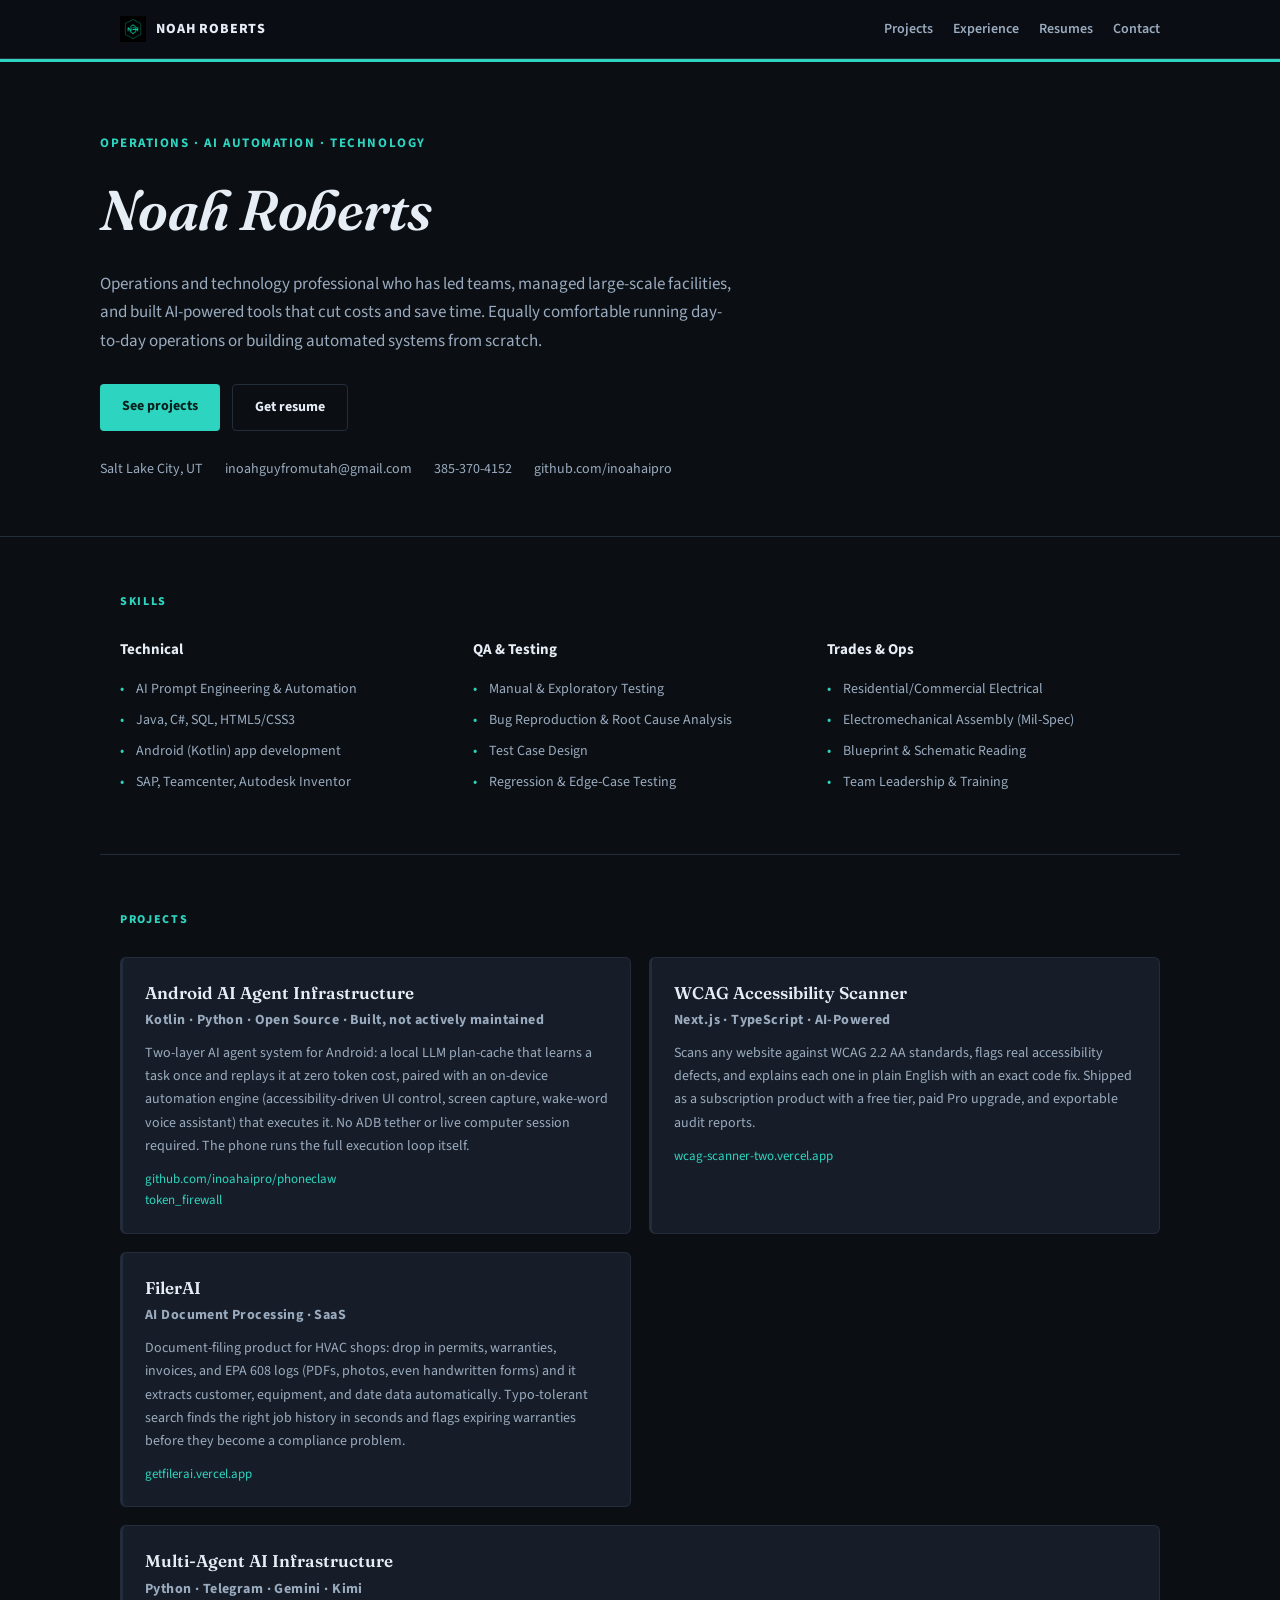
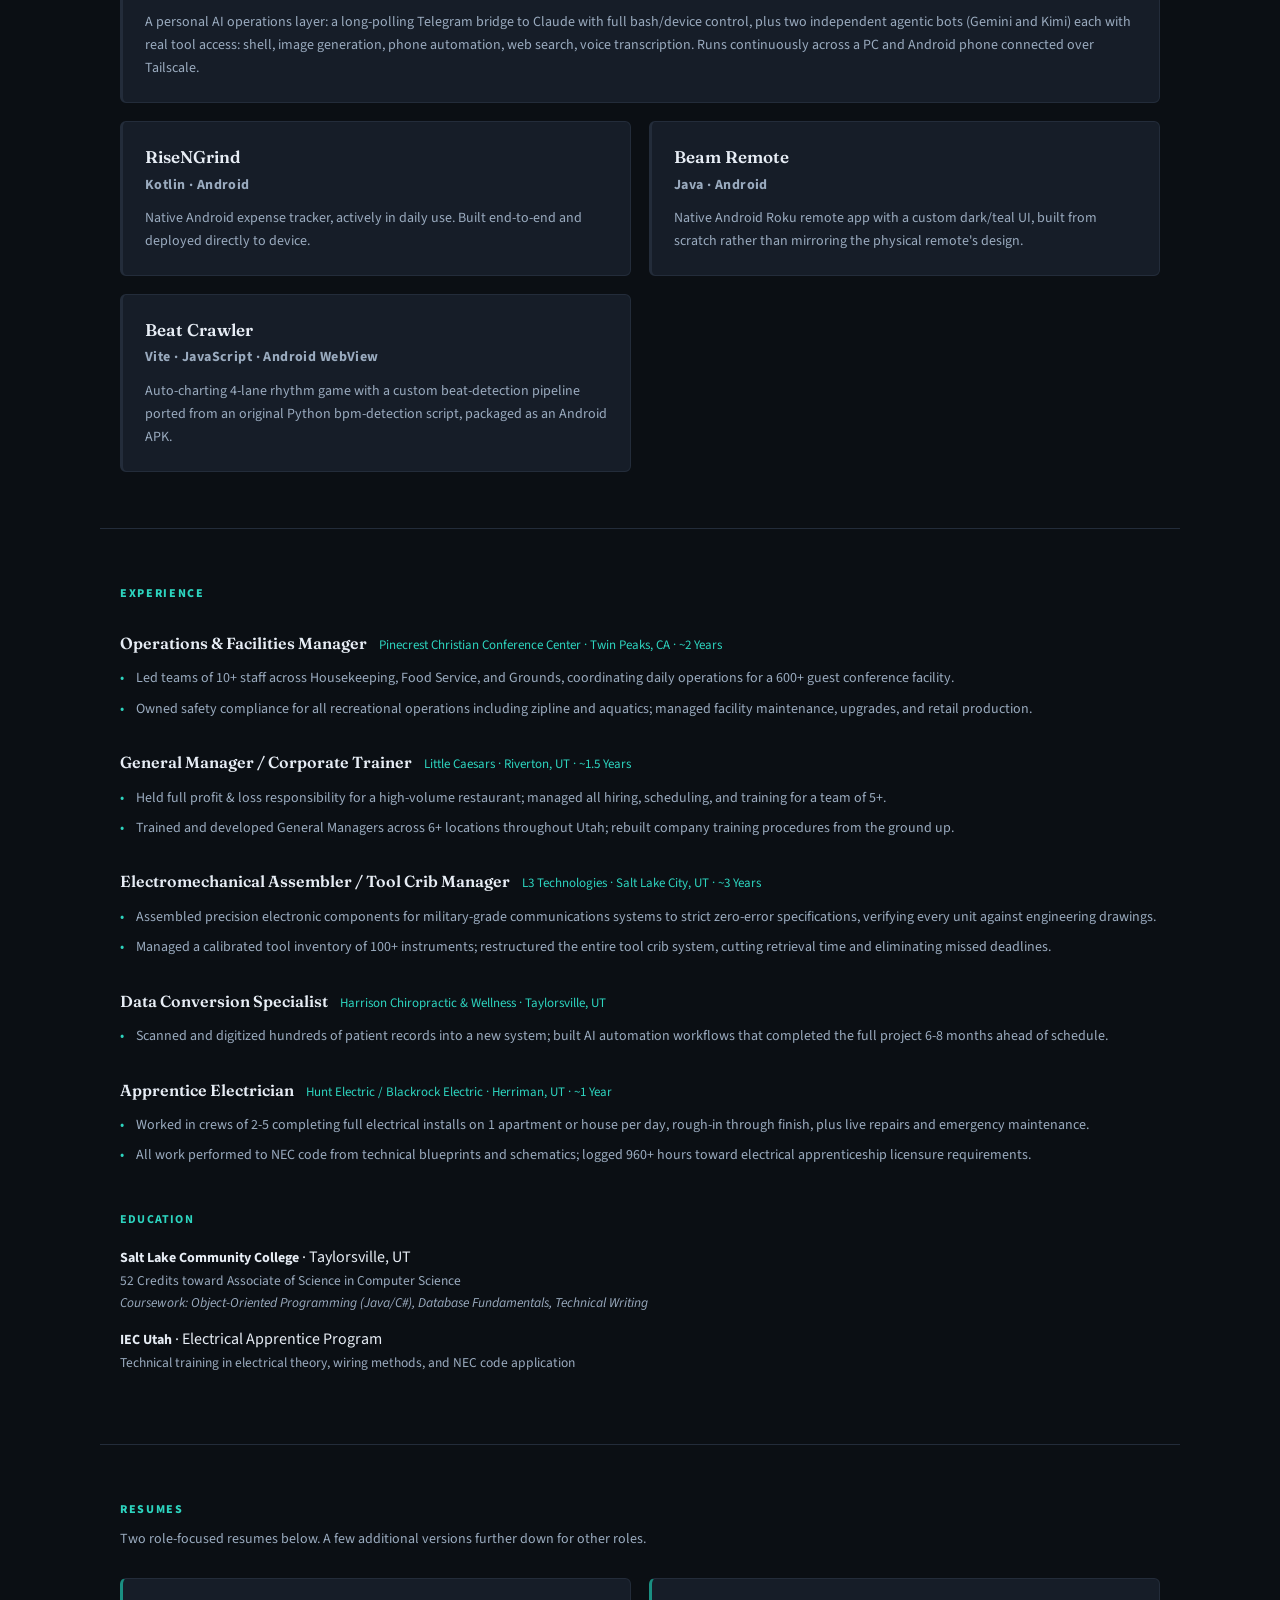
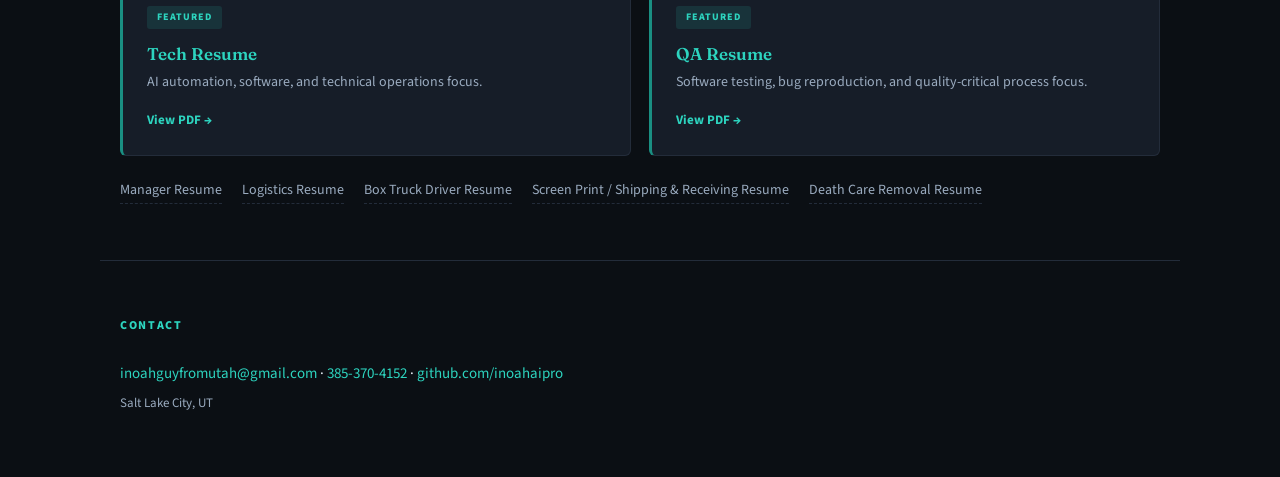
==== index.html @ 5b0e5a9f "Add hex logo mark to nav and favicon" ====
<!DOCTYPE html>
<html lang="en">
<head>
<meta charset="UTF-8">
<meta name="viewport" content="width=device-width, initial-scale=1">
<title>Noah Roberts | Operations, AI Automation &amp; Technology</title>
<meta name="description" content="Noah Roberts. Operations & technology professional. AI automation, Android engineering, QA.">
<link rel="preconnect" href="https://fonts.googleapis.com">
<link rel="preconnect" href="https://fonts.gstatic.com" crossorigin>
<link href="https://fonts.googleapis.com/css2?family=Fraunces:ital,wght@0,500;0,600;0,700;1,500&family=Source+Sans+3:wght@400;600;700&display=swap" rel="stylesheet">
<link rel="icon" type="image/png" sizes="32x32" href="favicon-32.png">
<link rel="icon" type="image/png" sizes="16x16" href="favicon-16.png">
<link rel="apple-touch-icon" href="apple-touch-icon.png">
<link rel="stylesheet" href="style.css">
</head>
<body>

<header class="nav">
  <div class="nav-inner">
    <span class="brand"><img src="assets/logo.png" alt="" class="brand-mark">NOAH ROBERTS</span>
    <nav>
      <a href="#projects">Projects</a>
      <a href="#experience">Experience</a>
      <a href="#resumes">Resumes</a>
      <a href="#contact">Contact</a>
    </nav>
  </div>
</header>

<section class="hero">
  <div class="hero-inner">
    <p class="eyebrow">Operations &middot; AI Automation &middot; Technology</p>
    <h1>Noah Roberts</h1>
    <p class="hero-summary">
      Operations and technology professional who has led teams, managed large-scale facilities,
      and built AI-powered tools that cut costs and save time. Equally comfortable running
      day-to-day operations or building automated systems from scratch.
    </p>
    <div class="hero-actions">
      <a class="btn btn-primary" href="#projects">See projects</a>
      <a class="btn btn-outline" href="#resumes">Get resume</a>
    </div>
    <ul class="hero-meta">
      <li>Salt Lake City, UT</li>
      <li><a href="mailto:inoahguyfromutah@gmail.com">inoahguyfromutah@gmail.com</a></li>
      <li><a href="tel:+13853704152">385-370-4152</a></li>
      <li><a href="https://github.com/inoahaipro" target="_blank" rel="noopener">github.com/inoahaipro</a></li>
    </ul>
  </div>
</section>

<section class="section" id="skills">
  <h2 class="section-title">Skills</h2>
  <div class="skills-grid">
    <div class="skill-group">
      <h3>Technical</h3>
      <ul>
        <li>AI Prompt Engineering &amp; Automation</li>
        <li>Java, C#, SQL, HTML5/CSS3</li>
        <li>Android (Kotlin) app development</li>
        <li>SAP, Teamcenter, Autodesk Inventor</li>
      </ul>
    </div>
    <div class="skill-group">
      <h3>QA &amp; Testing</h3>
      <ul>
        <li>Manual &amp; Exploratory Testing</li>
        <li>Bug Reproduction &amp; Root Cause Analysis</li>
        <li>Test Case Design</li>
        <li>Regression &amp; Edge-Case Testing</li>
      </ul>
    </div>
    <div class="skill-group">
      <h3>Trades &amp; Ops</h3>
      <ul>
        <li>Residential/Commercial Electrical</li>
        <li>Electromechanical Assembly (Mil-Spec)</li>
        <li>Blueprint &amp; Schematic Reading</li>
        <li>Team Leadership &amp; Training</li>
      </ul>
    </div>
  </div>
</section>

<section class="section" id="projects">
  <h2 class="section-title">Projects</h2>
  <div class="project-grid">

    <article class="card">
      <h3>Android AI Agent Infrastructure</h3>
      <p class="card-tags">Kotlin &middot; Python &middot; Open Source &middot; Built, not actively maintained</p>
      <p>Two-layer AI agent system for Android: a local LLM plan-cache that learns a task once and
        replays it at zero token cost, paired with an on-device automation engine (accessibility-driven
        UI control, screen capture, wake-word voice assistant) that executes it. No ADB tether or live
        computer session required. The phone runs the full execution loop itself.</p>
      <div class="card-links">
        <a href="https://github.com/inoahaipro/phoneclaw" target="_blank" rel="noopener">github.com/inoahaipro/phoneclaw</a>
        <a href="https://github.com/inoahaipro/token_firewall" target="_blank" rel="noopener">token_firewall</a>
      </div>
    </article>

    <article class="card">
      <h3>WCAG Accessibility Scanner</h3>
      <p class="card-tags">Next.js &middot; TypeScript &middot; AI-Powered</p>
      <p>Scans any website against WCAG 2.2 AA standards, flags real accessibility defects, and
        explains each one in plain English with an exact code fix. Shipped as a subscription product
        with a free tier, paid Pro upgrade, and exportable audit reports.</p>
      <div class="card-links">
        <a href="https://wcag-scanner-two.vercel.app" target="_blank" rel="noopener">wcag-scanner-two.vercel.app</a>
      </div>
    </article>

    <article class="card">
      <h3>FilerAI</h3>
      <p class="card-tags">AI Document Processing &middot; SaaS</p>
      <p>Document-filing product for HVAC shops: drop in permits, warranties, invoices, and EPA 608
        logs (PDFs, photos, even handwritten forms) and it extracts customer, equipment, and date data
        automatically. Typo-tolerant search finds the right job history in seconds and flags expiring
        warranties before they become a compliance problem.</p>
      <div class="card-links">
        <a href="https://getfilerai.vercel.app" target="_blank" rel="noopener">getfilerai.vercel.app</a>
      </div>
    </article>

    <article class="card wide">
      <h3>Multi-Agent AI Infrastructure</h3>
      <p class="card-tags">Python &middot; Telegram &middot; Gemini &middot; Kimi</p>
      <p>A personal AI operations layer: a long-polling Telegram bridge to Claude with full
        bash/device control, plus two independent agentic bots (Gemini and Kimi) each with real tool
        access: shell, image generation, phone automation, web search, voice transcription. Runs
        continuously across a PC and Android phone connected over Tailscale.</p>
    </article>

    <article class="card">
      <h3>RiseNGrind</h3>
      <p class="card-tags">Kotlin &middot; Android</p>
      <p>Native Android expense tracker, actively in daily use. Built end-to-end and deployed
        directly to device.</p>
    </article>

    <article class="card">
      <h3>Beam Remote</h3>
      <p class="card-tags">Java &middot; Android</p>
      <p>Native Android Roku remote app with a custom dark/teal UI, built from scratch rather than
        mirroring the physical remote's design.</p>
    </article>

    <article class="card">
      <h3>Beat Crawler</h3>
      <p class="card-tags">Vite &middot; JavaScript &middot; Android WebView</p>
      <p>Auto-charting 4-lane rhythm game with a custom beat-detection pipeline ported from an
        original Python bpm-detection script, packaged as an Android APK.</p>
    </article>

  </div>
</section>

<section class="section" id="experience">
  <h2 class="section-title">Experience</h2>
  <div class="timeline">

    <div class="job">
      <div class="job-head">
        <h3>Operations &amp; Facilities Manager</h3>
        <span class="job-meta">Pinecrest Christian Conference Center &middot; Twin Peaks, CA &middot; ~2 Years</span>
      </div>
      <ul>
        <li>Led teams of 10+ staff across Housekeeping, Food Service, and Grounds, coordinating daily operations for a 600+ guest conference facility.</li>
        <li>Owned safety compliance for all recreational operations including zipline and aquatics; managed facility maintenance, upgrades, and retail production.</li>
      </ul>
    </div>

    <div class="job">
      <div class="job-head">
        <h3>General Manager / Corporate Trainer</h3>
        <span class="job-meta">Little Caesars &middot; Riverton, UT &middot; ~1.5 Years</span>
      </div>
      <ul>
        <li>Held full profit &amp; loss responsibility for a high-volume restaurant; managed all hiring, scheduling, and training for a team of 5+.</li>
        <li>Trained and developed General Managers across 6+ locations throughout Utah; rebuilt company training procedures from the ground up.</li>
      </ul>
    </div>

    <div class="job">
      <div class="job-head">
        <h3>Electromechanical Assembler / Tool Crib Manager</h3>
        <span class="job-meta">L3 Technologies &middot; Salt Lake City, UT &middot; ~3 Years</span>
      </div>
      <ul>
        <li>Assembled precision electronic components for military-grade communications systems to strict zero-error specifications, verifying every unit against engineering drawings.</li>
        <li>Managed a calibrated tool inventory of 100+ instruments; restructured the entire tool crib system, cutting retrieval time and eliminating missed deadlines.</li>
      </ul>
    </div>

    <div class="job">
      <div class="job-head">
        <h3>Data Conversion Specialist</h3>
        <span class="job-meta">Harrison Chiropractic &amp; Wellness &middot; Taylorsville, UT</span>
      </div>
      <ul>
        <li>Scanned and digitized hundreds of patient records into a new system; built AI automation workflows that completed the full project 6-8 months ahead of schedule.</li>
      </ul>
    </div>

    <div class="job">
      <div class="job-head">
        <h3>Apprentice Electrician</h3>
        <span class="job-meta">Hunt Electric / Blackrock Electric &middot; Herriman, UT &middot; ~1 Year</span>
      </div>
      <ul>
        <li>Worked in crews of 2-5 completing full electrical installs on 1 apartment or house per day, rough-in through finish, plus live repairs and emergency maintenance.</li>
        <li>All work performed to NEC code from technical blueprints and schematics; logged 960+ hours toward electrical apprenticeship licensure requirements.</li>
      </ul>
    </div>

  </div>

  <div class="education">
    <h3>Education</h3>
    <div class="edu-item">
      <strong>Salt Lake Community College</strong> &middot; Taylorsville, UT
      <p>52 Credits toward Associate of Science in Computer Science</p>
      <p class="edu-detail">Coursework: Object-Oriented Programming (Java/C#), Database Fundamentals, Technical Writing</p>
    </div>
    <div class="edu-item">
      <strong>IEC Utah</strong> &middot; Electrical Apprentice Program
      <p>Technical training in electrical theory, wiring methods, and NEC code application</p>
    </div>
  </div>
</section>

<section class="section" id="resumes">
  <h2 class="section-title">Resumes</h2>
  <p class="section-sub">Two role-focused resumes below. A few additional versions further down for other roles.</p>

  <div class="resume-grid">
    <a class="resume-card featured" href="resumes/Noah_Roberts_Tech_Resume.pdf" target="_blank">
      <span class="resume-label">Featured</span>
      <h3>Tech Resume</h3>
      <p>AI automation, software, and technical operations focus.</p>
      <span class="resume-cta">View PDF &rarr;</span>
    </a>
    <a class="resume-card featured" href="resumes/Noah_Roberts_QA_Resume.pdf" target="_blank">
      <span class="resume-label">Featured</span>
      <h3>QA Resume</h3>
      <p>Software testing, bug reproduction, and quality-critical process focus.</p>
      <span class="resume-cta">View PDF &rarr;</span>
    </a>
  </div>

  <div class="resume-list">
    <a href="resumes/Noah_Roberts_Manager_Resume.pdf" target="_blank">Manager Resume</a>
    <a href="resumes/Noah_Roberts_Logistics_Resume.pdf" target="_blank">Logistics Resume</a>
    <a href="resumes/Noah_Roberts_BoxTruck_Resume.pdf" target="_blank">Box Truck Driver Resume</a>
    <a href="resumes/Noah_Roberts_ScreenPrint_ShippingReceiving_Resume.pdf" target="_blank">Screen Print / Shipping &amp; Receiving Resume</a>
    <a href="resumes/Noah_Roberts_DeathCareRemoval_Resume.pdf" target="_blank">Death Care Removal Resume</a>
  </div>
</section>

<footer class="section" id="contact">
  <h2 class="section-title">Contact</h2>
  <p class="contact-line">
    <a href="mailto:inoahguyfromutah@gmail.com">inoahguyfromutah@gmail.com</a>
    &middot;
    <a href="tel:+13853704152">385-370-4152</a>
    &middot;
    <a href="https://github.com/inoahaipro" target="_blank" rel="noopener">github.com/inoahaipro</a>
  </p>
  <p class="footer-note">Salt Lake City, UT</p>
</footer>

</body>
</html>
---- style.css ----
:root {
  --bg: #0b0f14;
  --bg-raised: #121821;
  --bg-card: #161d28;
  --border: #232c3a;
  --text: #e7edf5;
  --text-dim: #9aabbf;
  --accent: #2dd4bf;
  --accent-dim: #1a8f82;
  --accent-soft: rgba(45, 212, 191, 0.12);
  --radius: 6px;
  --max-width: 1080px;
}

* { margin: 0; padding: 0; box-sizing: border-box; }

html { scroll-behavior: smooth; }

body {
  background: var(--bg);
  color: var(--text);
  font-family: "Source Sans 3", -apple-system, BlinkMacSystemFont, "Segoe UI", Roboto, Arial, sans-serif;
  line-height: 1.5;
  -webkit-font-smoothing: antialiased;
}

h1, .card h3, .resume-card h3, .job h3 {
  font-family: "Fraunces", Georgia, "Times New Roman", serif;
  font-weight: 600;
}

a { color: var(--accent); text-decoration: none; }
a:hover { text-decoration: underline; }

/* NAV */
.nav {
  position: sticky;
  top: 0;
  z-index: 10;
  background: rgba(11, 15, 20, 0.85);
  backdrop-filter: blur(10px);
  border-bottom: 1px solid var(--border);
}
.nav-inner {
  max-width: var(--max-width);
  margin: 0 auto;
  padding: 16px 20px;
  display: flex;
  align-items: center;
  justify-content: space-between;
}
.brand { display: flex; align-items: center; gap: 10px; font-weight: 800; letter-spacing: 0.06em; font-size: 14px; }
.brand-mark { width: 26px; height: 26px; display: block; }
.nav nav { display: flex; gap: 20px; }
.nav nav a { color: var(--text-dim); font-size: 14px; font-weight: 600; }
.nav nav a:hover { color: var(--text); text-decoration: none; }

/* HERO */
.hero {
  padding: 72px 20px 56px;
  border-bottom: 1px solid var(--border);
  border-top: 3px solid var(--accent);
}
.hero-inner { max-width: var(--max-width); margin: 0 auto; }
.eyebrow {
  color: var(--accent);
  font-size: 13px;
  font-weight: 700;
  letter-spacing: 0.12em;
  text-transform: uppercase;
  margin-bottom: 14px;
}
.hero h1 { font-size: clamp(36px, 6vw, 56px); font-style: italic; letter-spacing: -0.01em; margin-bottom: 18px; }
.hero-summary { max-width: 640px; color: var(--text-dim); font-size: 17px; line-height: 1.7; margin-bottom: 28px; }

.hero-actions { display: flex; gap: 12px; flex-wrap: wrap; margin-bottom: 28px; }
.btn {
  display: inline-block;
  padding: 12px 22px;
  border-radius: 4px;
  font-weight: 700;
  font-size: 14px;
}
.btn-primary { background: var(--accent); color: #06201c; }
.btn-primary:hover { background: #4fe0cc; text-decoration: none; }
.btn-outline { border: 1px solid var(--border); color: var(--text); }
.btn-outline:hover { border-color: var(--accent); color: var(--accent); text-decoration: none; }

.hero-meta { list-style: none; display: flex; flex-wrap: wrap; gap: 8px 22px; color: var(--text-dim); font-size: 14px; }
.hero-meta a { color: var(--text-dim); }
.hero-meta a:hover { color: var(--accent); }

/* SECTIONS */
.section { max-width: var(--max-width); margin: 0 auto; padding: 56px 20px; border-bottom: 1px solid var(--border); }
.section-title {
  font-size: 12px;
  font-weight: 800;
  letter-spacing: 0.14em;
  text-transform: uppercase;
  color: var(--accent);
  margin-bottom: 28px;
}
.section-sub { color: var(--text-dim); font-size: 14px; margin-top: -18px; margin-bottom: 28px; }

/* SKILLS */
.skills-grid { display: grid; grid-template-columns: repeat(3, 1fr); gap: 20px; }
.skill-group h3 { font-size: 15px; margin-bottom: 12px; }
.skill-group ul { list-style: none; color: var(--text-dim); font-size: 14px; }
.skill-group li { padding: 5px 0 5px 16px; position: relative; }
.skill-group li::before { content: "\2022"; position: absolute; left: 0; color: var(--accent); }

/* PROJECTS */
.project-grid { display: grid; grid-template-columns: repeat(2, 1fr); gap: 18px; }
.card {
  background: var(--bg-card);
  border: 1px solid var(--border);
  border-left: 3px solid var(--border);
  border-radius: 6px;
  padding: 22px;
  transition: border-left-color 0.15s ease;
}
.card:hover { border-left-color: var(--accent); }
.card.wide { grid-column: 1 / -1; }
.card h3 { font-size: 17px; margin-bottom: 4px; }
.card-tags { font-size: 12px; color: var(--accent); font-weight: 700; letter-spacing: 0.03em; margin-bottom: 10px; }
.card p { color: var(--text-dim); font-size: 14px; line-height: 1.65; }
.card-links { display: flex; flex-direction: column; gap: 2px; margin-top: 12px; font-size: 13px; }

/* EXPERIENCE */
.timeline { display: flex; flex-direction: column; gap: 26px; margin-bottom: 40px; }
.job-head { display: flex; flex-wrap: wrap; align-items: baseline; gap: 4px 12px; margin-bottom: 8px; }
.job h3 { font-size: 16px; }
.job-meta { color: var(--accent); font-size: 13px; }
.job ul { list-style: none; color: var(--text-dim); font-size: 14px; }
.job li { padding: 4px 0 4px 16px; position: relative; line-height: 1.6; }
.job li::before { content: "\2022"; position: absolute; left: 0; color: var(--accent); }

.education h3 { font-size: 15px; color: var(--accent); text-transform: uppercase; letter-spacing: 0.1em; font-size: 12px; margin-bottom: 16px; }
.edu-item { margin-bottom: 14px; }
.edu-item strong { font-size: 14px; }
.edu-item p { color: var(--text-dim); font-size: 13.5px; margin-top: 2px; }
.edu-detail { font-style: italic; }

/* RESUMES */
.resume-grid { display: grid; grid-template-columns: repeat(2, 1fr); gap: 18px; margin-bottom: 24px; }
.resume-card {
  display: block;
  background: var(--bg-card);
  border: 1px solid var(--border);
  border-left: 3px solid var(--border);
  border-radius: 6px;
  padding: 24px;
  position: relative;
}
.resume-card:hover { border-left-color: var(--accent); text-decoration: none; }
.resume-card.featured { border-left-color: var(--accent-dim); }
.resume-label {
  display: inline-block;
  background: var(--accent-soft);
  color: var(--accent);
  font-size: 10px;
  font-weight: 800;
  letter-spacing: 0.1em;
  text-transform: uppercase;
  padding: 4px 10px;
  border-radius: 3px;
  margin-bottom: 12px;
}
.resume-card h3 { font-size: 17px; margin-bottom: 6px; }
.resume-card p { color: var(--text-dim); font-size: 14px; margin-bottom: 14px; }
.resume-cta { color: var(--accent); font-weight: 700; font-size: 13px; }

.resume-list { display: flex; flex-wrap: wrap; gap: 10px 20px; }
.resume-list a { color: var(--text-dim); font-size: 14px; border-bottom: 1px dashed var(--border); padding-bottom: 2px; }
.resume-list a:hover { color: var(--accent); border-color: var(--accent); text-decoration: none; }

/* FOOTER */
footer.section { border-bottom: none; padding-bottom: 64px; }
.contact-line { font-size: 15px; margin-bottom: 8px; }
.footer-note { color: var(--text-dim); font-size: 13px; }

/* RESPONSIVE */
@media (max-width: 760px) {
  .nav-inner { flex-direction: column; align-items: flex-start; gap: 10px; padding: 14px 18px; }
  .nav nav { gap: 16px; flex-wrap: wrap; }
  .hero { padding: 48px 18px 40px; }
  .section { padding: 40px 18px; }
  .skills-grid { grid-template-columns: 1fr; gap: 26px; }
  .project-grid { grid-template-columns: 1fr; }
  .resume-grid { grid-template-columns: 1fr; }
  .hero-actions .btn { flex: 1; text-align: center; }
}
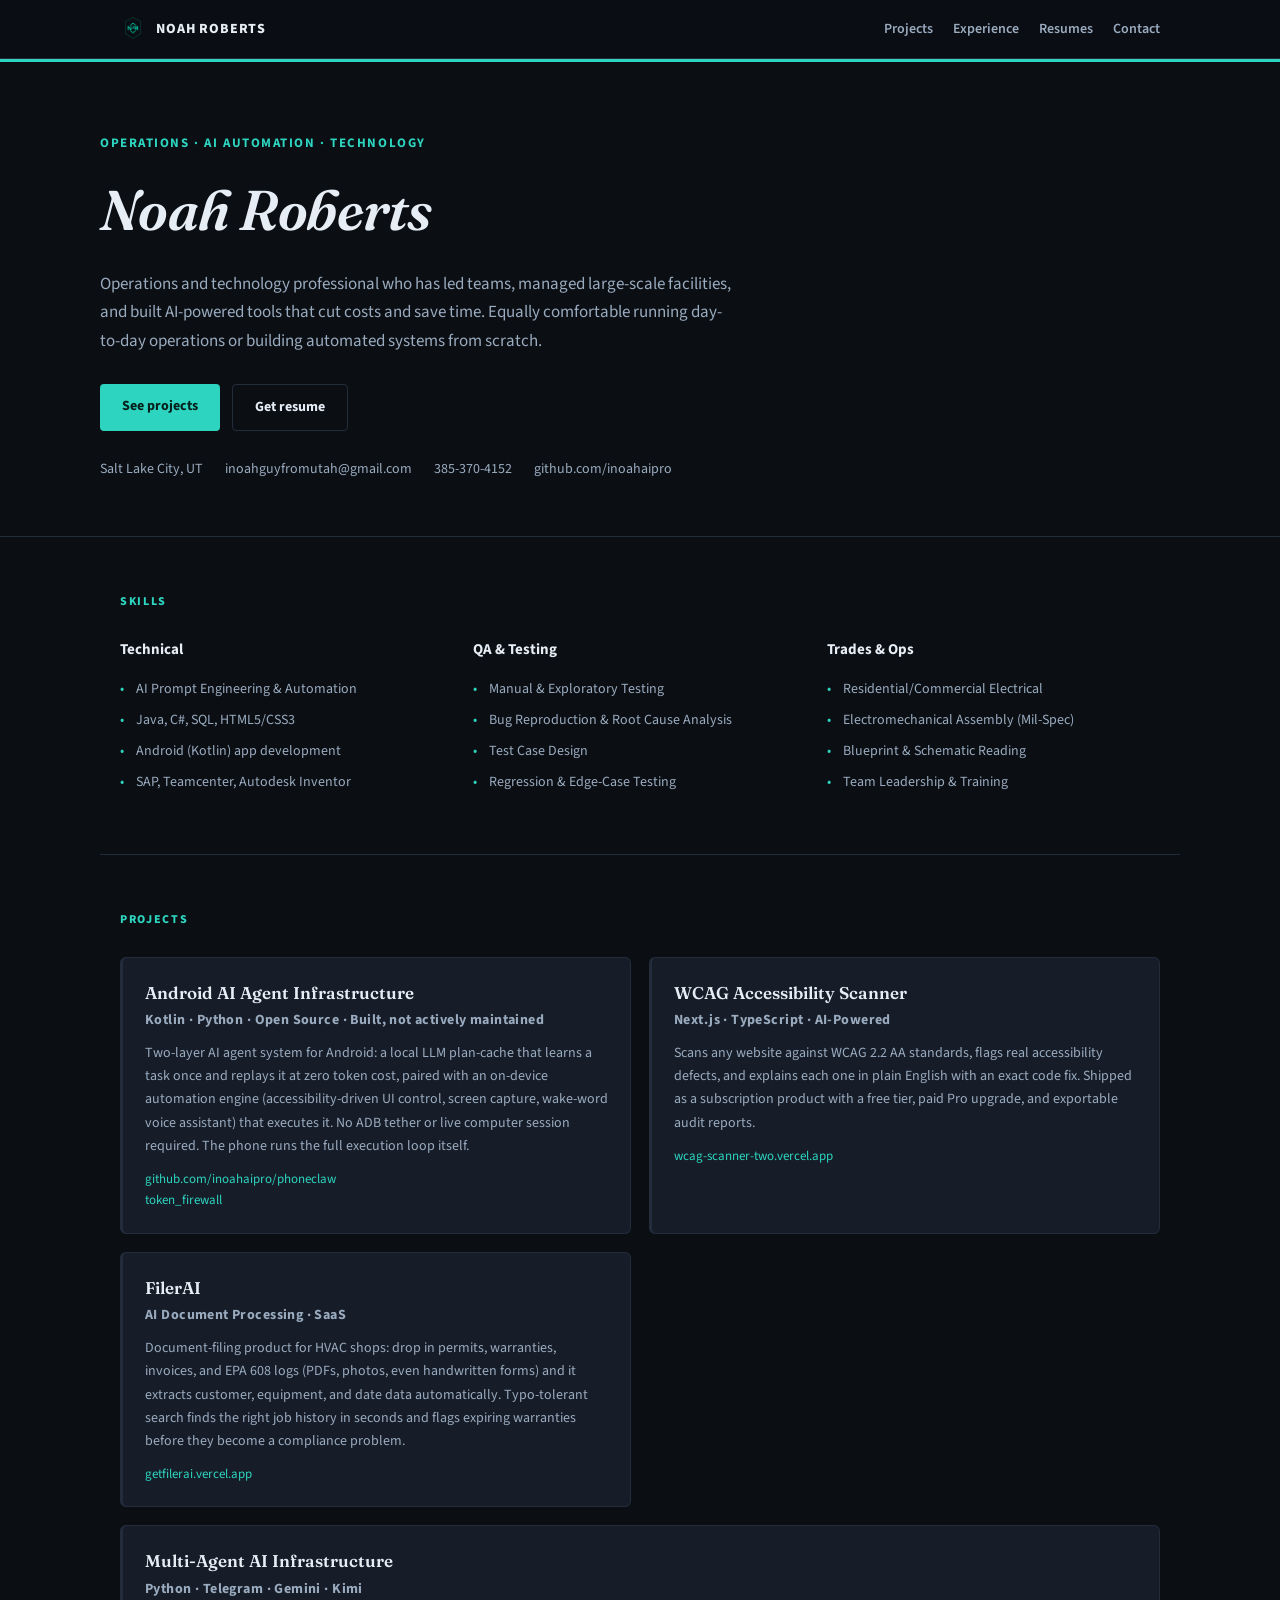
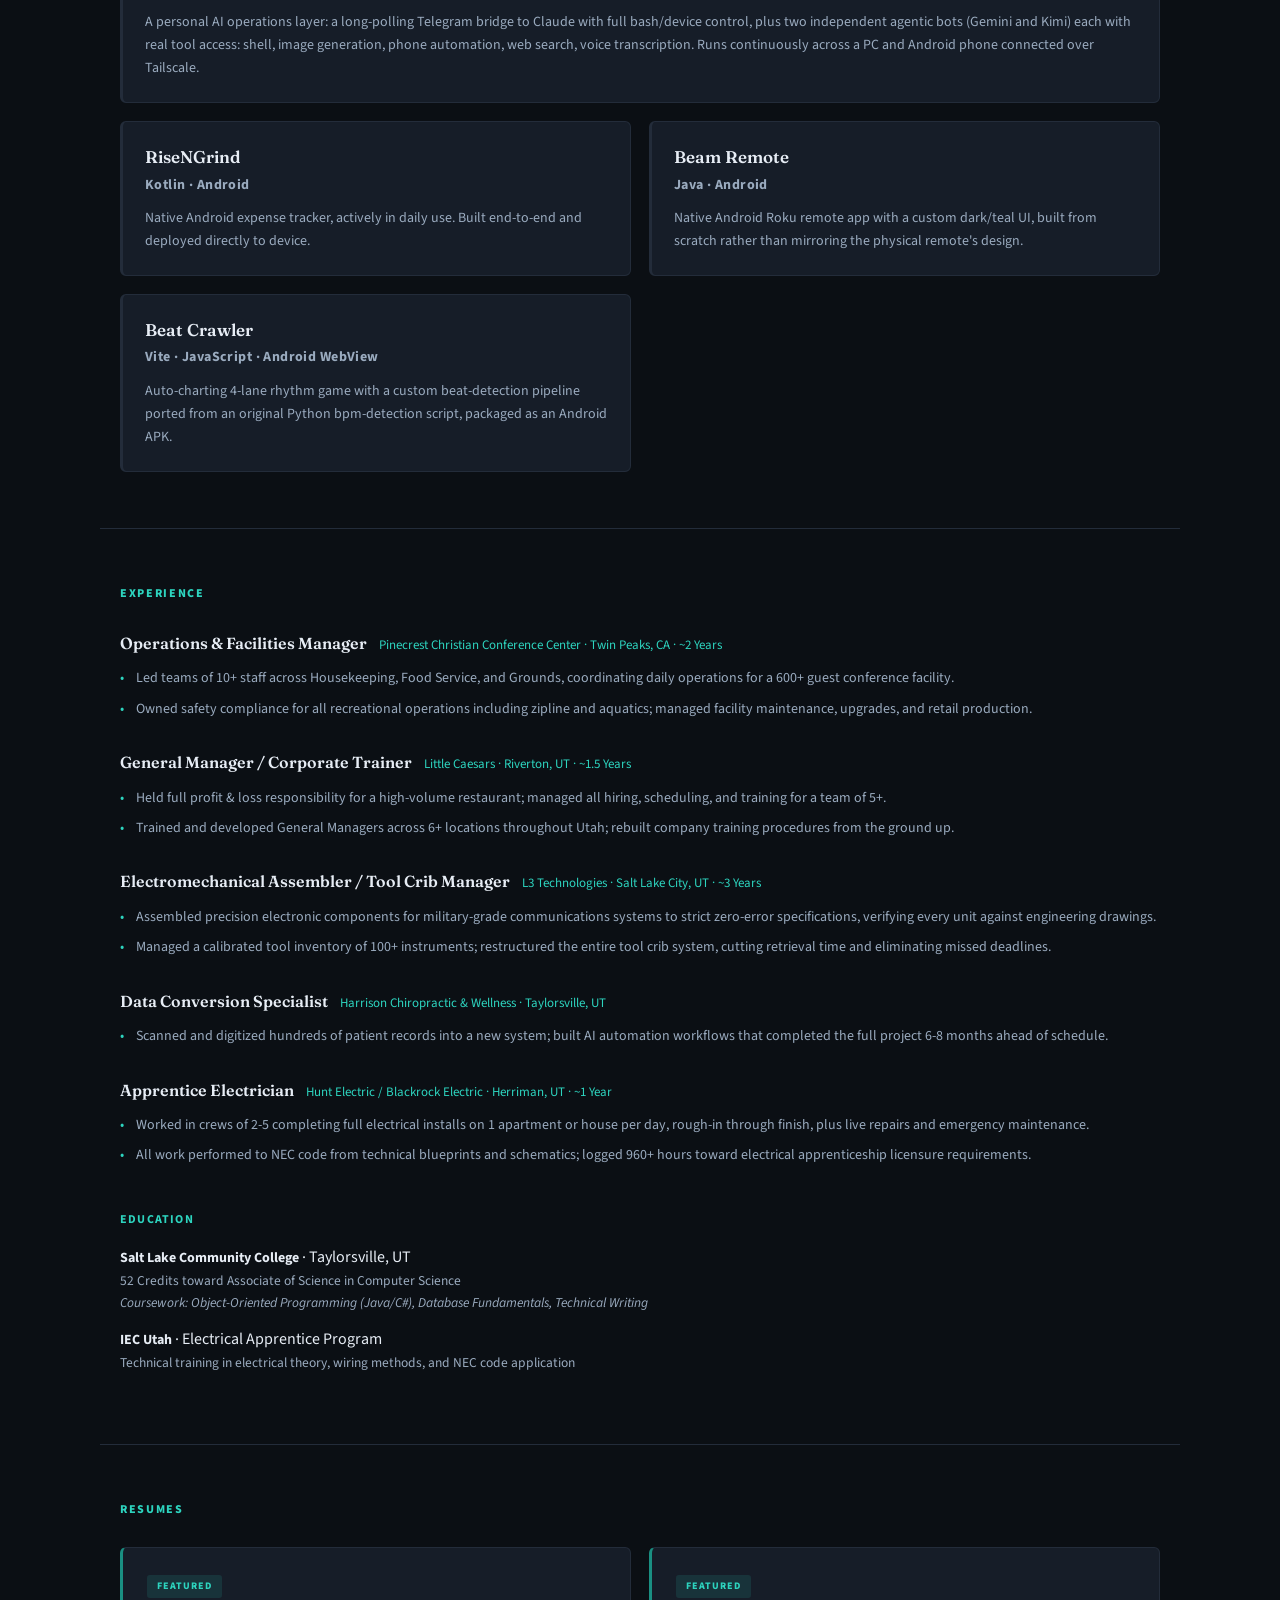
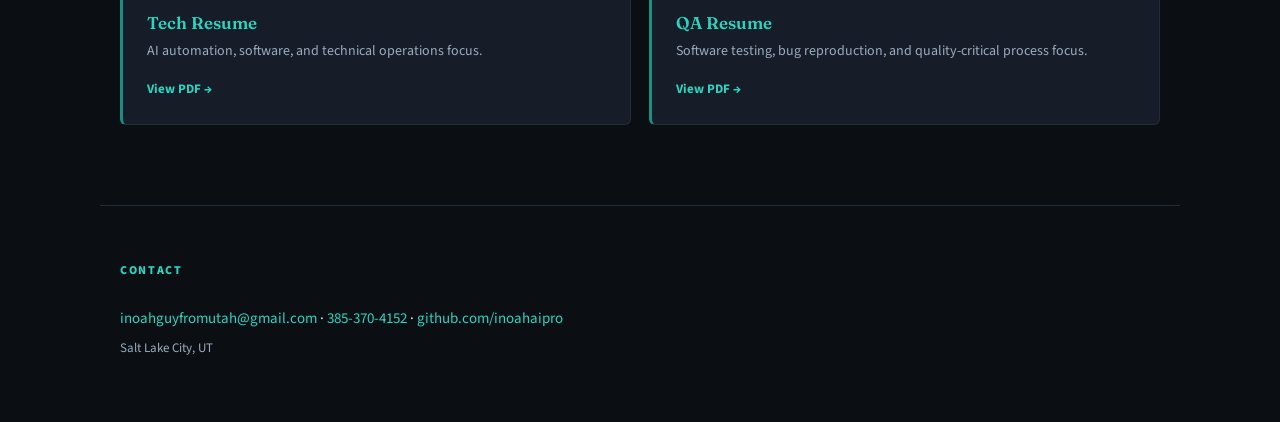
==== commit f441e935: "Trim resumes to Tech + QA only, drop unrelated role variants" ====
--- a/index.html
+++ b/index.html
@@ -231,7 +231,6 @@
 
 <section class="section" id="resumes">
   <h2 class="section-title">Resumes</h2>
-  <p class="section-sub">Two role-focused resumes below. A few additional versions further down for other roles.</p>
 
   <div class="resume-grid">
     <a class="resume-card featured" href="resumes/Noah_Roberts_Tech_Resume.pdf" target="_blank">
@@ -247,14 +246,6 @@
       <span class="resume-cta">View PDF &rarr;</span>
     </a>
   </div>
-
-  <div class="resume-list">
-    <a href="resumes/Noah_Roberts_Manager_Resume.pdf" target="_blank">Manager Resume</a>
-    <a href="resumes/Noah_Roberts_Logistics_Resume.pdf" target="_blank">Logistics Resume</a>
-    <a href="resumes/Noah_Roberts_BoxTruck_Resume.pdf" target="_blank">Box Truck Driver Resume</a>
-    <a href="resumes/Noah_Roberts_ScreenPrint_ShippingReceiving_Resume.pdf" target="_blank">Screen Print / Shipping &amp; Receiving Resume</a>
-    <a href="resumes/Noah_Roberts_DeathCareRemoval_Resume.pdf" target="_blank">Death Care Removal Resume</a>
-  </div>
 </section>
 
 <footer class="section" id="contact">
--- a/style.css
+++ b/style.css
@@ -170,10 +170,6 @@
 .resume-card p { color: var(--text-dim); font-size: 14px; margin-bottom: 14px; }
 .resume-cta { color: var(--accent); font-weight: 700; font-size: 13px; }
 
-.resume-list { display: flex; flex-wrap: wrap; gap: 10px 20px; }
-.resume-list a { color: var(--text-dim); font-size: 14px; border-bottom: 1px dashed var(--border); padding-bottom: 2px; }
-.resume-list a:hover { color: var(--accent); border-color: var(--accent); text-decoration: none; }
-
 /* FOOTER */
 footer.section { border-bottom: none; padding-bottom: 64px; }
 .contact-line { font-size: 15px; margin-bottom: 8px; }
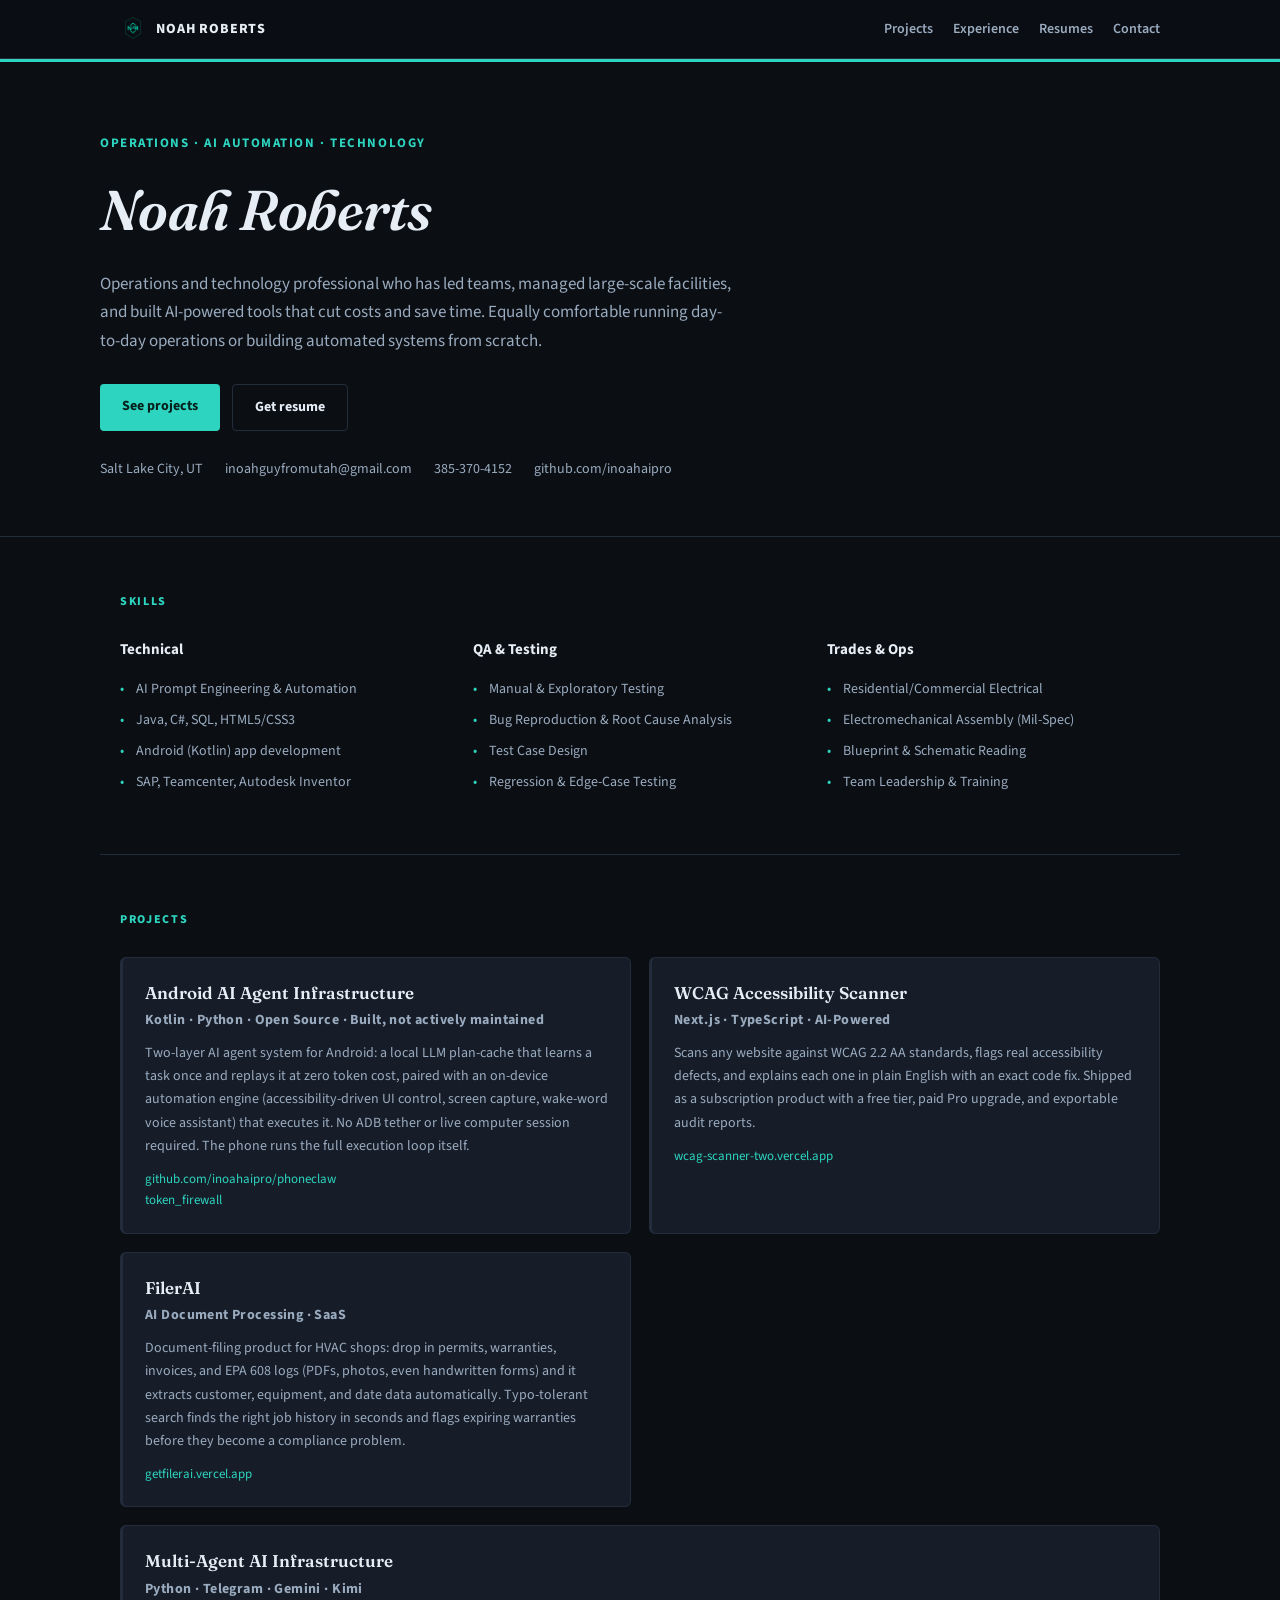
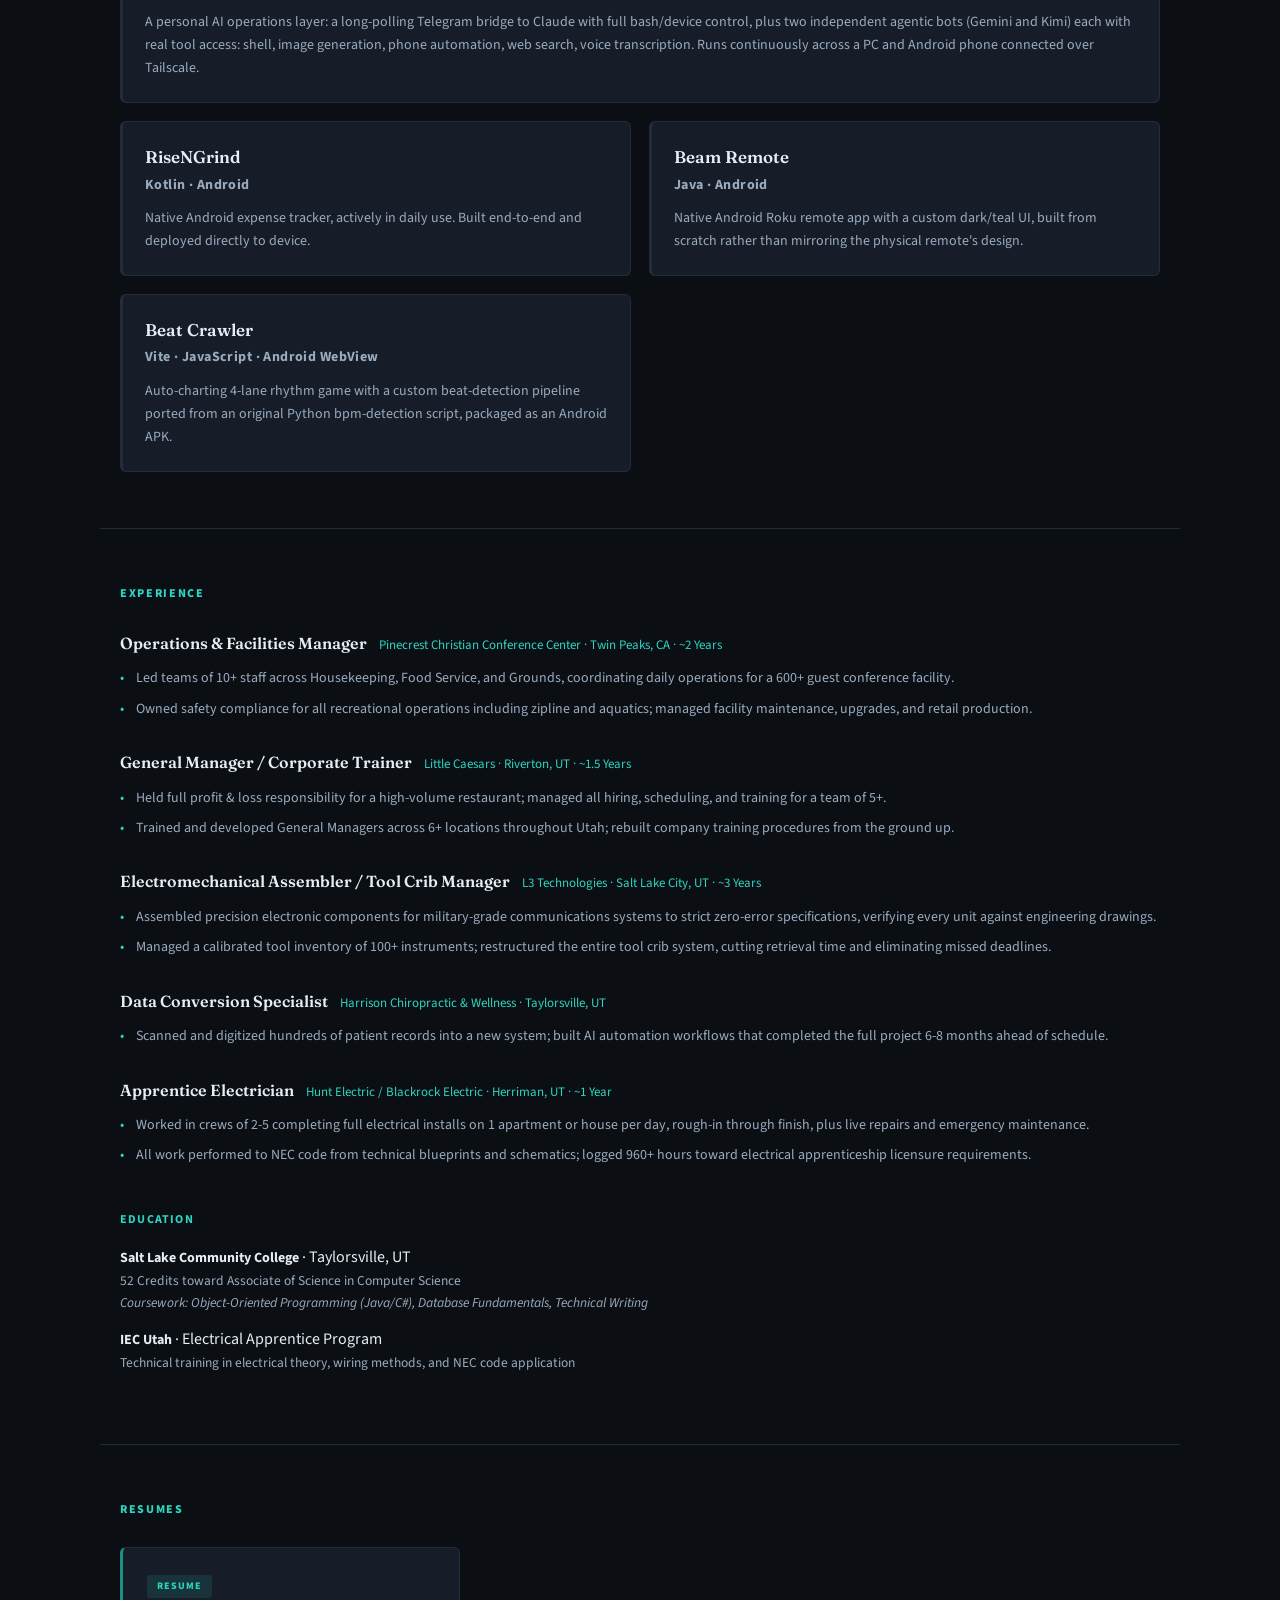
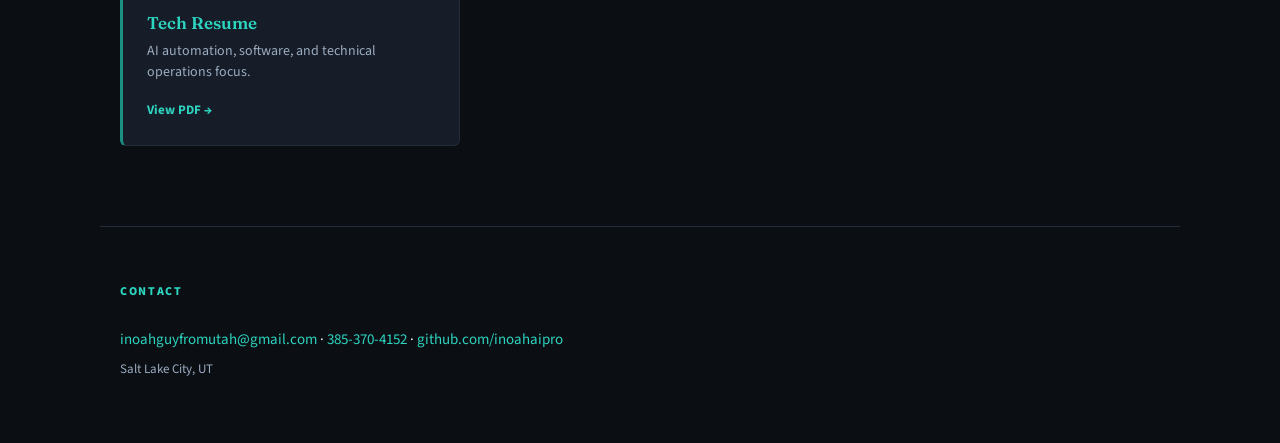
==== commit e303debf: "Down to Tech resume only" ====
--- a/index.html
+++ b/index.html
@@ -232,17 +232,11 @@
 <section class="section" id="resumes">
   <h2 class="section-title">Resumes</h2>
 
-  <div class="resume-grid">
+  <div class="resume-grid resume-grid-single">
     <a class="resume-card featured" href="resumes/Noah_Roberts_Tech_Resume.pdf" target="_blank">
-      <span class="resume-label">Featured</span>
+      <span class="resume-label">Resume</span>
       <h3>Tech Resume</h3>
       <p>AI automation, software, and technical operations focus.</p>
-      <span class="resume-cta">View PDF &rarr;</span>
-    </a>
-    <a class="resume-card featured" href="resumes/Noah_Roberts_QA_Resume.pdf" target="_blank">
-      <span class="resume-label">Featured</span>
-      <h3>QA Resume</h3>
-      <p>Software testing, bug reproduction, and quality-critical process focus.</p>
       <span class="resume-cta">View PDF &rarr;</span>
     </a>
   </div>
--- a/style.css
+++ b/style.css
@@ -143,6 +143,7 @@
 
 /* RESUMES */
 .resume-grid { display: grid; grid-template-columns: repeat(2, 1fr); gap: 18px; margin-bottom: 24px; }
+.resume-grid-single { grid-template-columns: minmax(0, 340px); }
 .resume-card {
   display: block;
   background: var(--bg-card);
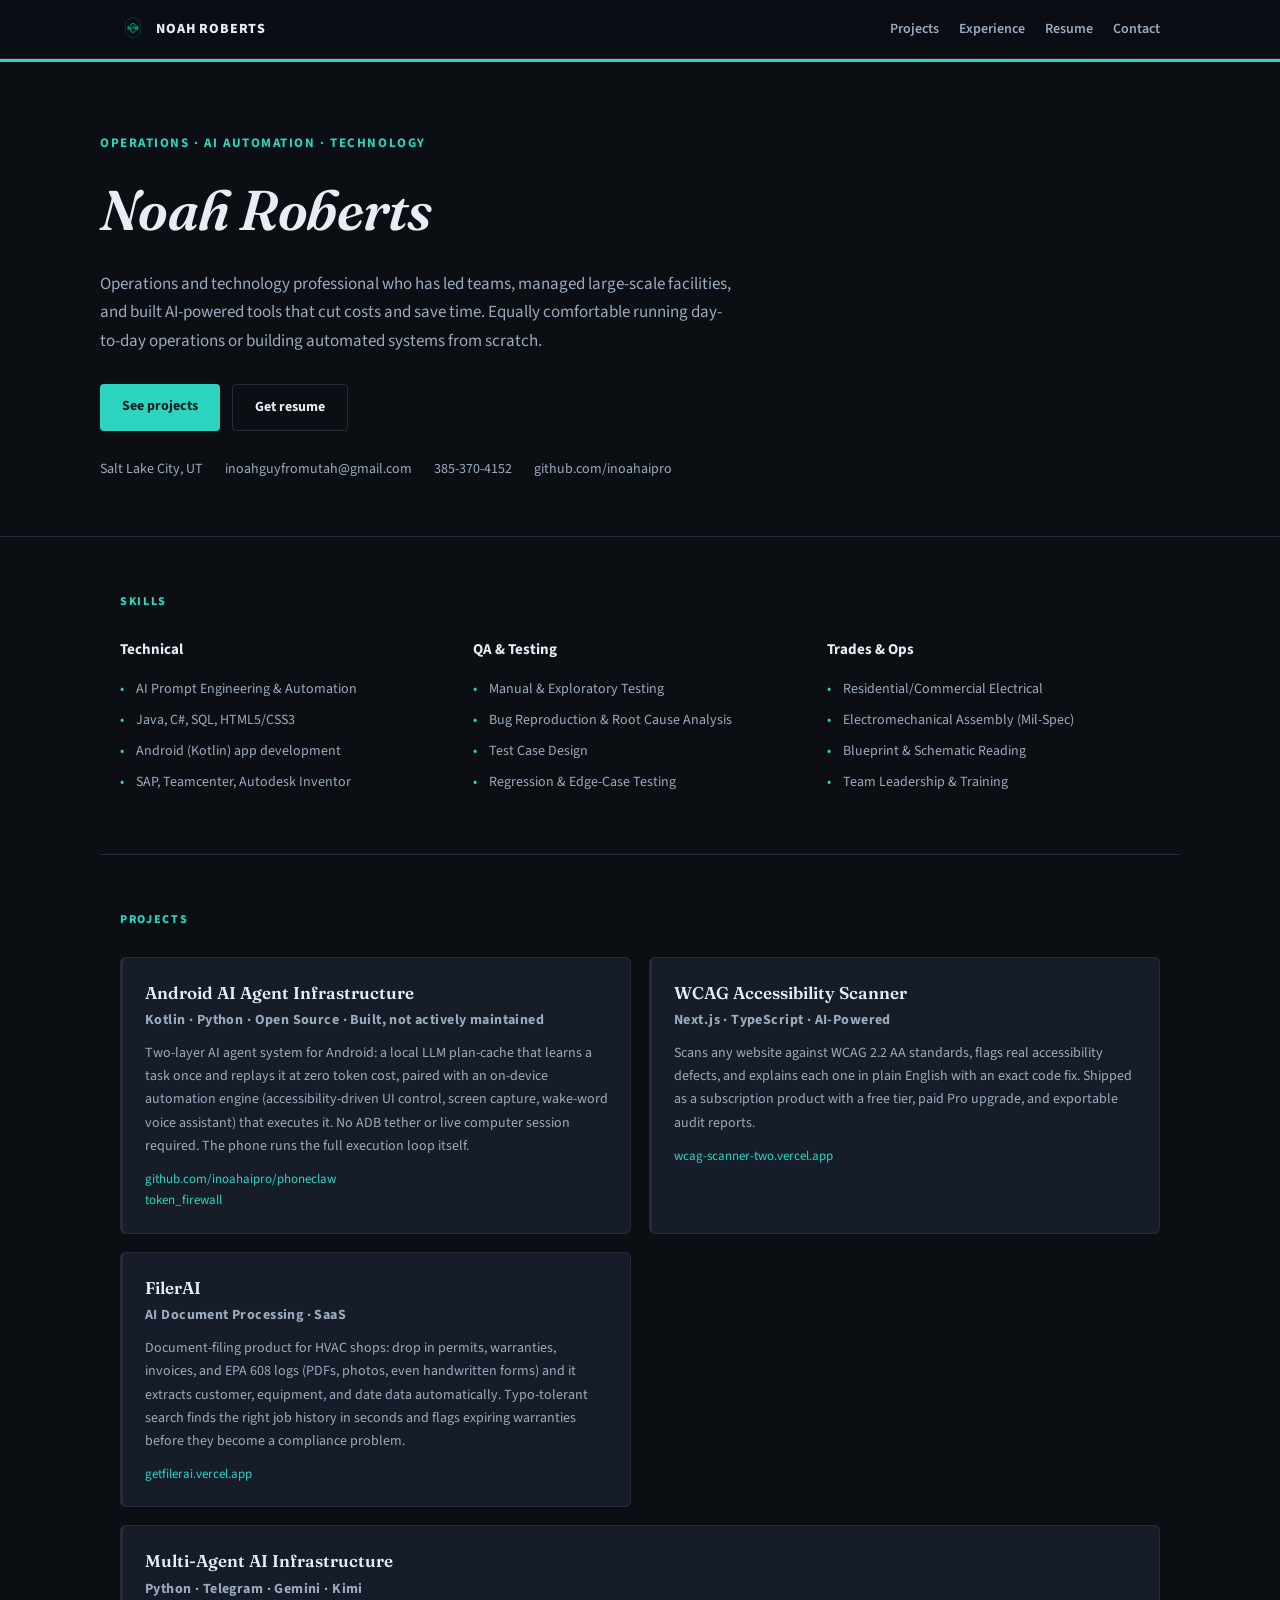
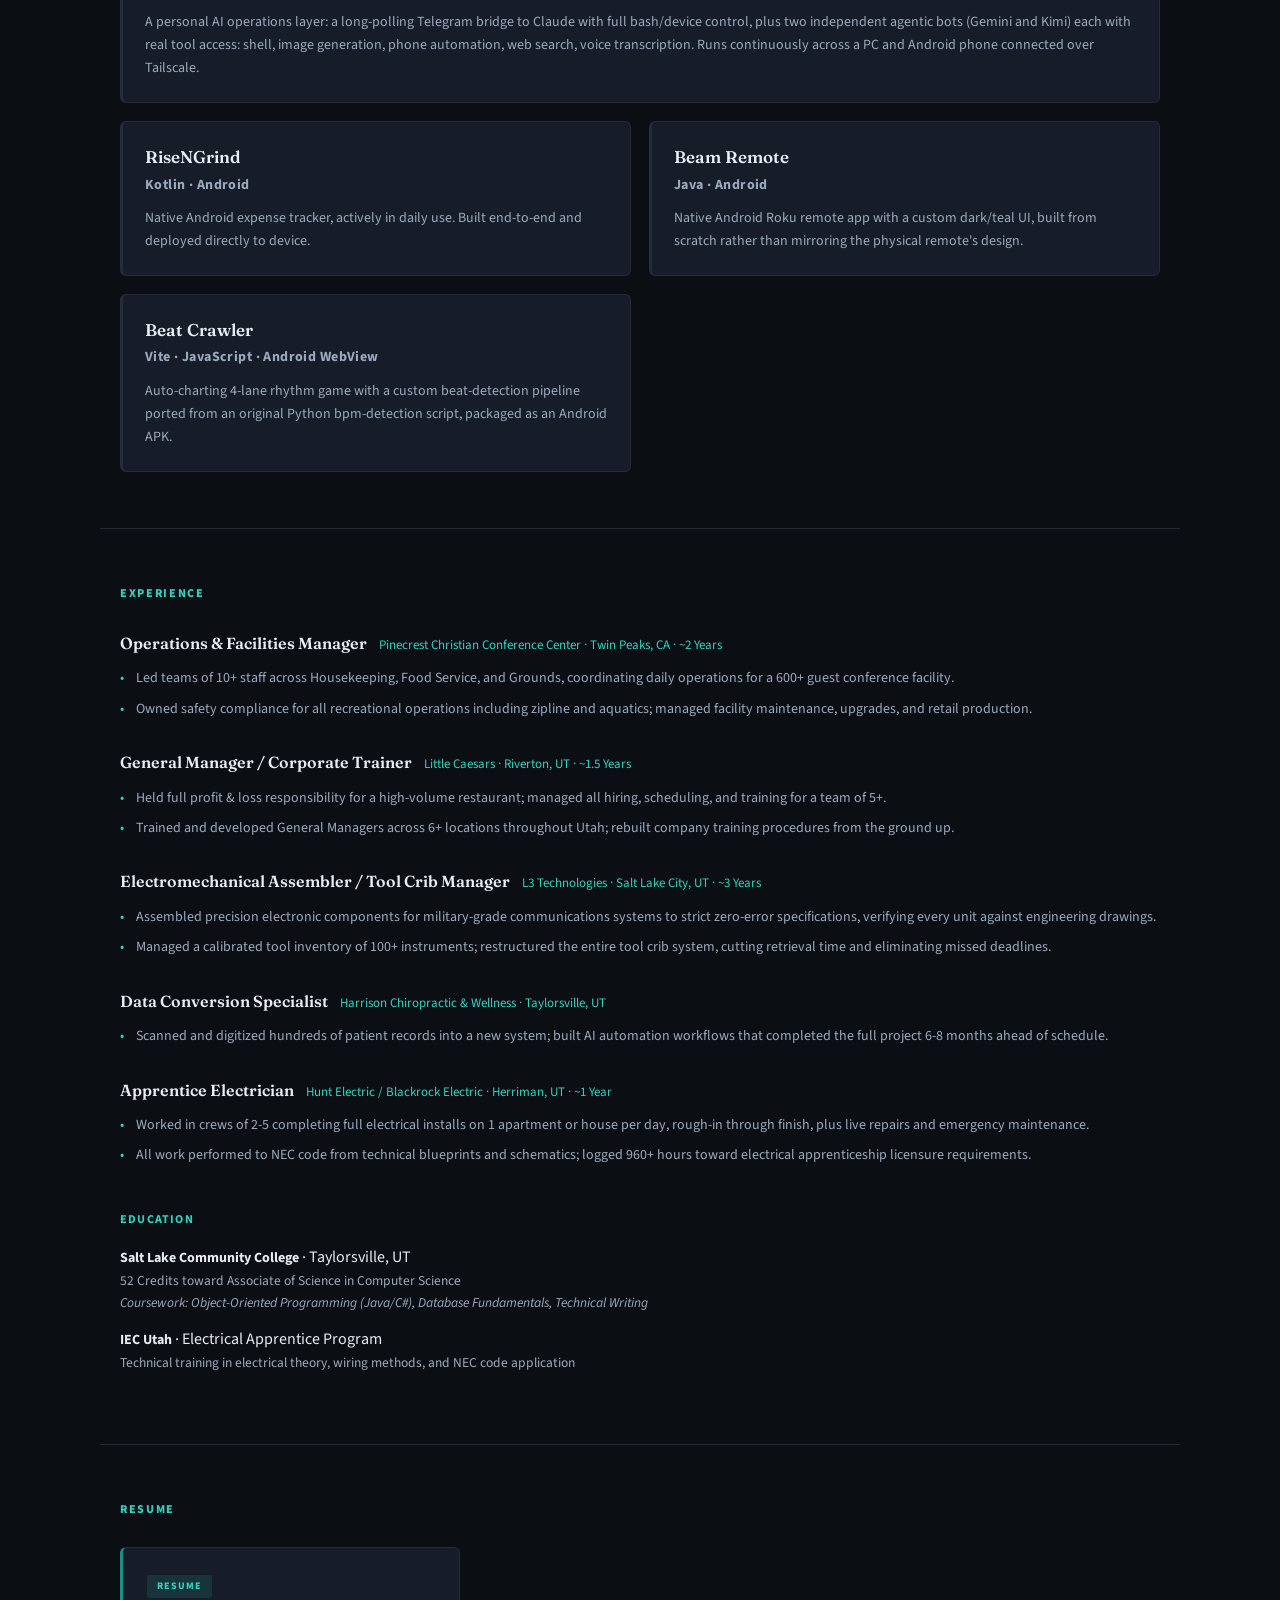
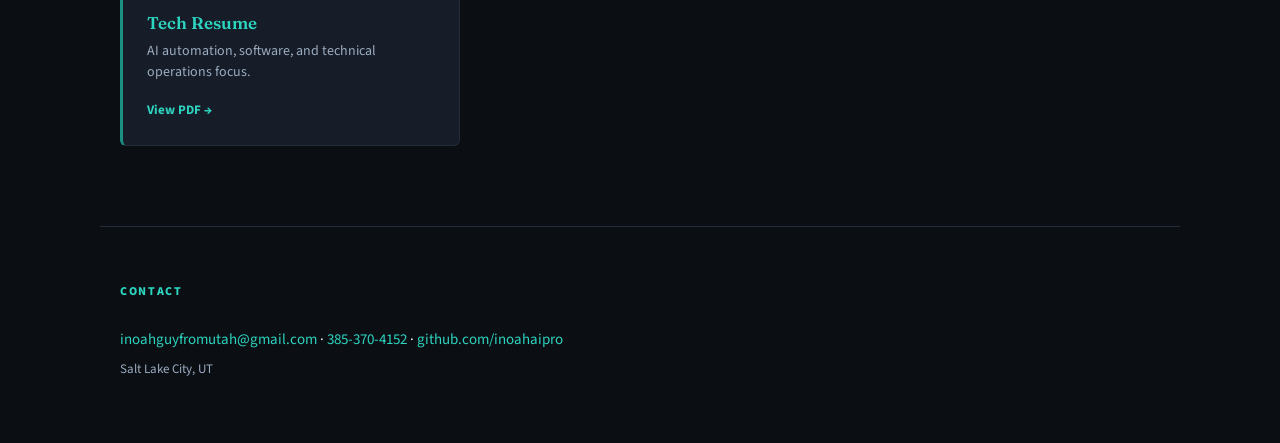
==== commit 19d79906: "Fix Resumes -> Resume (singular, now that it's just one)" ====
--- a/index.html
+++ b/index.html
@@ -21,7 +21,7 @@
     <nav>
       <a href="#projects">Projects</a>
       <a href="#experience">Experience</a>
-      <a href="#resumes">Resumes</a>
+      <a href="#resumes">Resume</a>
       <a href="#contact">Contact</a>
     </nav>
   </div>
@@ -230,7 +230,7 @@
 </section>
 
 <section class="section" id="resumes">
-  <h2 class="section-title">Resumes</h2>
+  <h2 class="section-title">Resume</h2>
 
   <div class="resume-grid resume-grid-single">
     <a class="resume-card featured" href="resumes/Noah_Roberts_Tech_Resume.pdf" target="_blank">
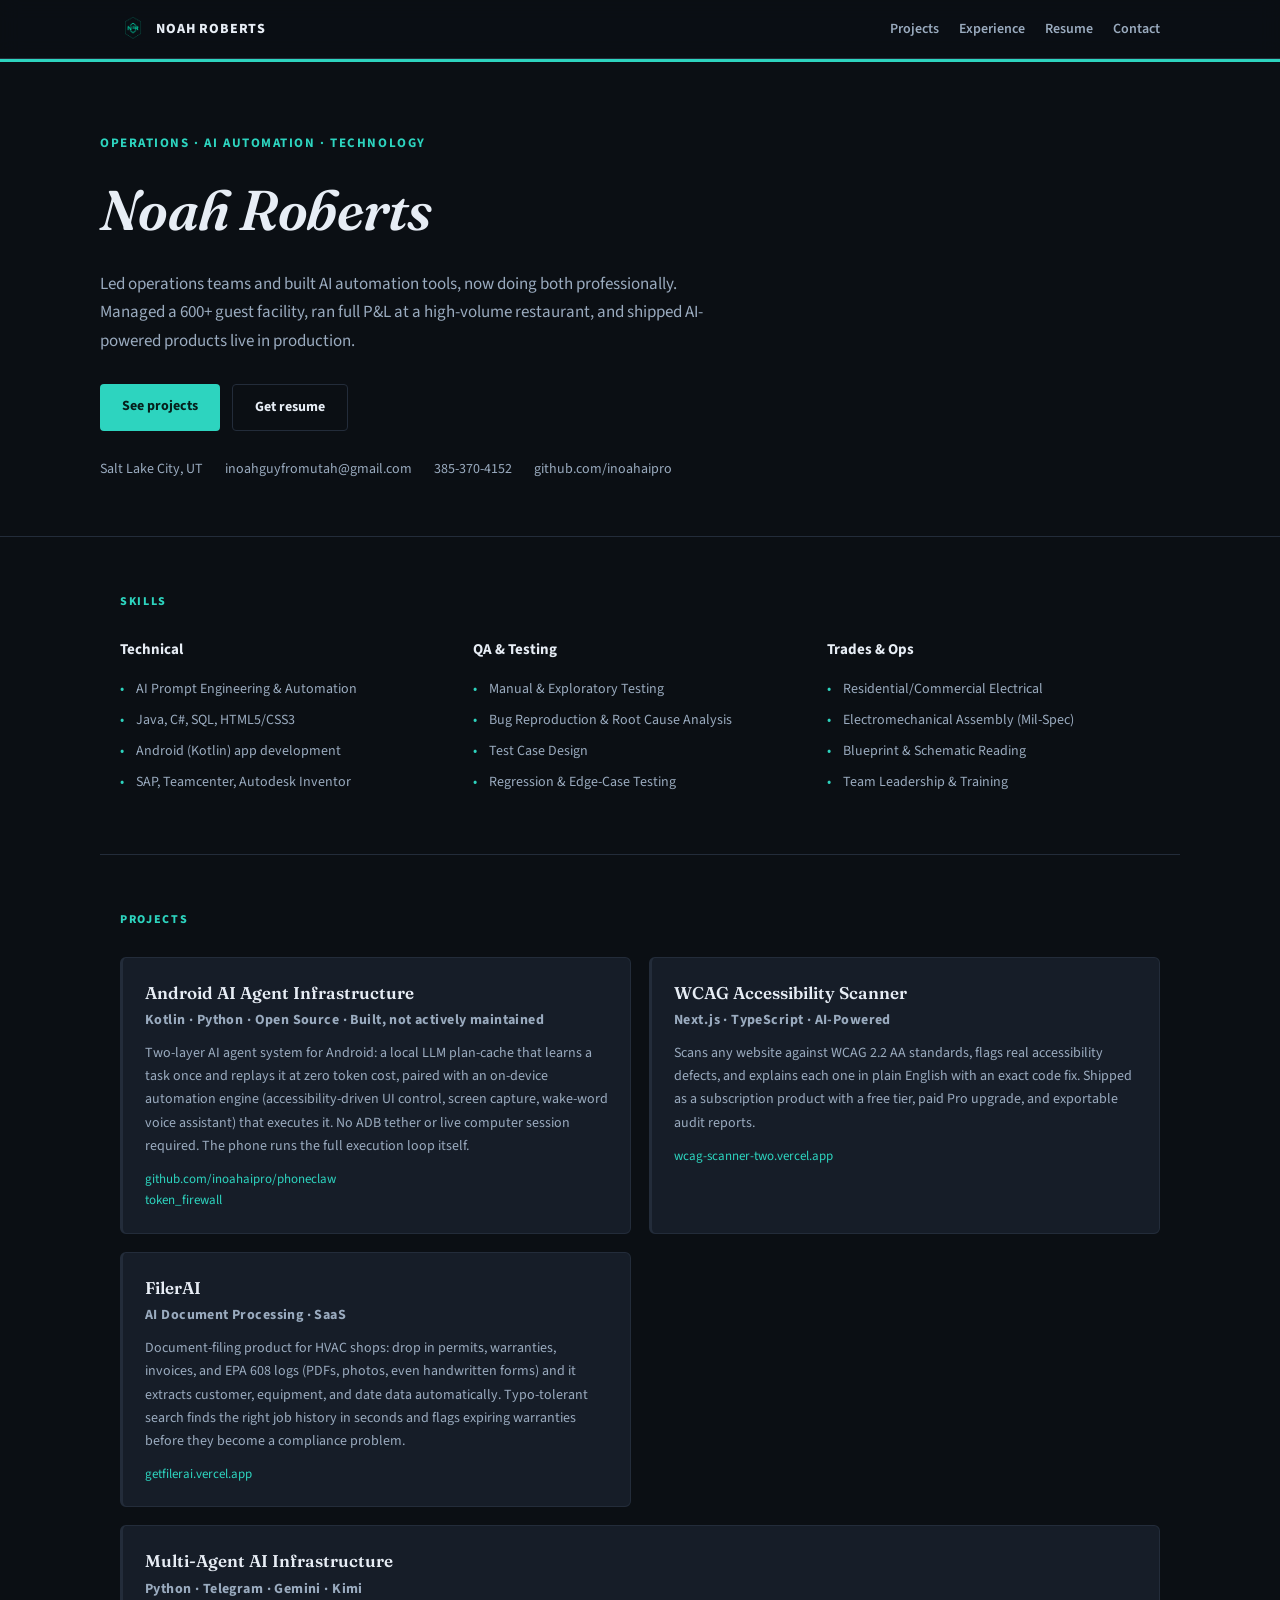
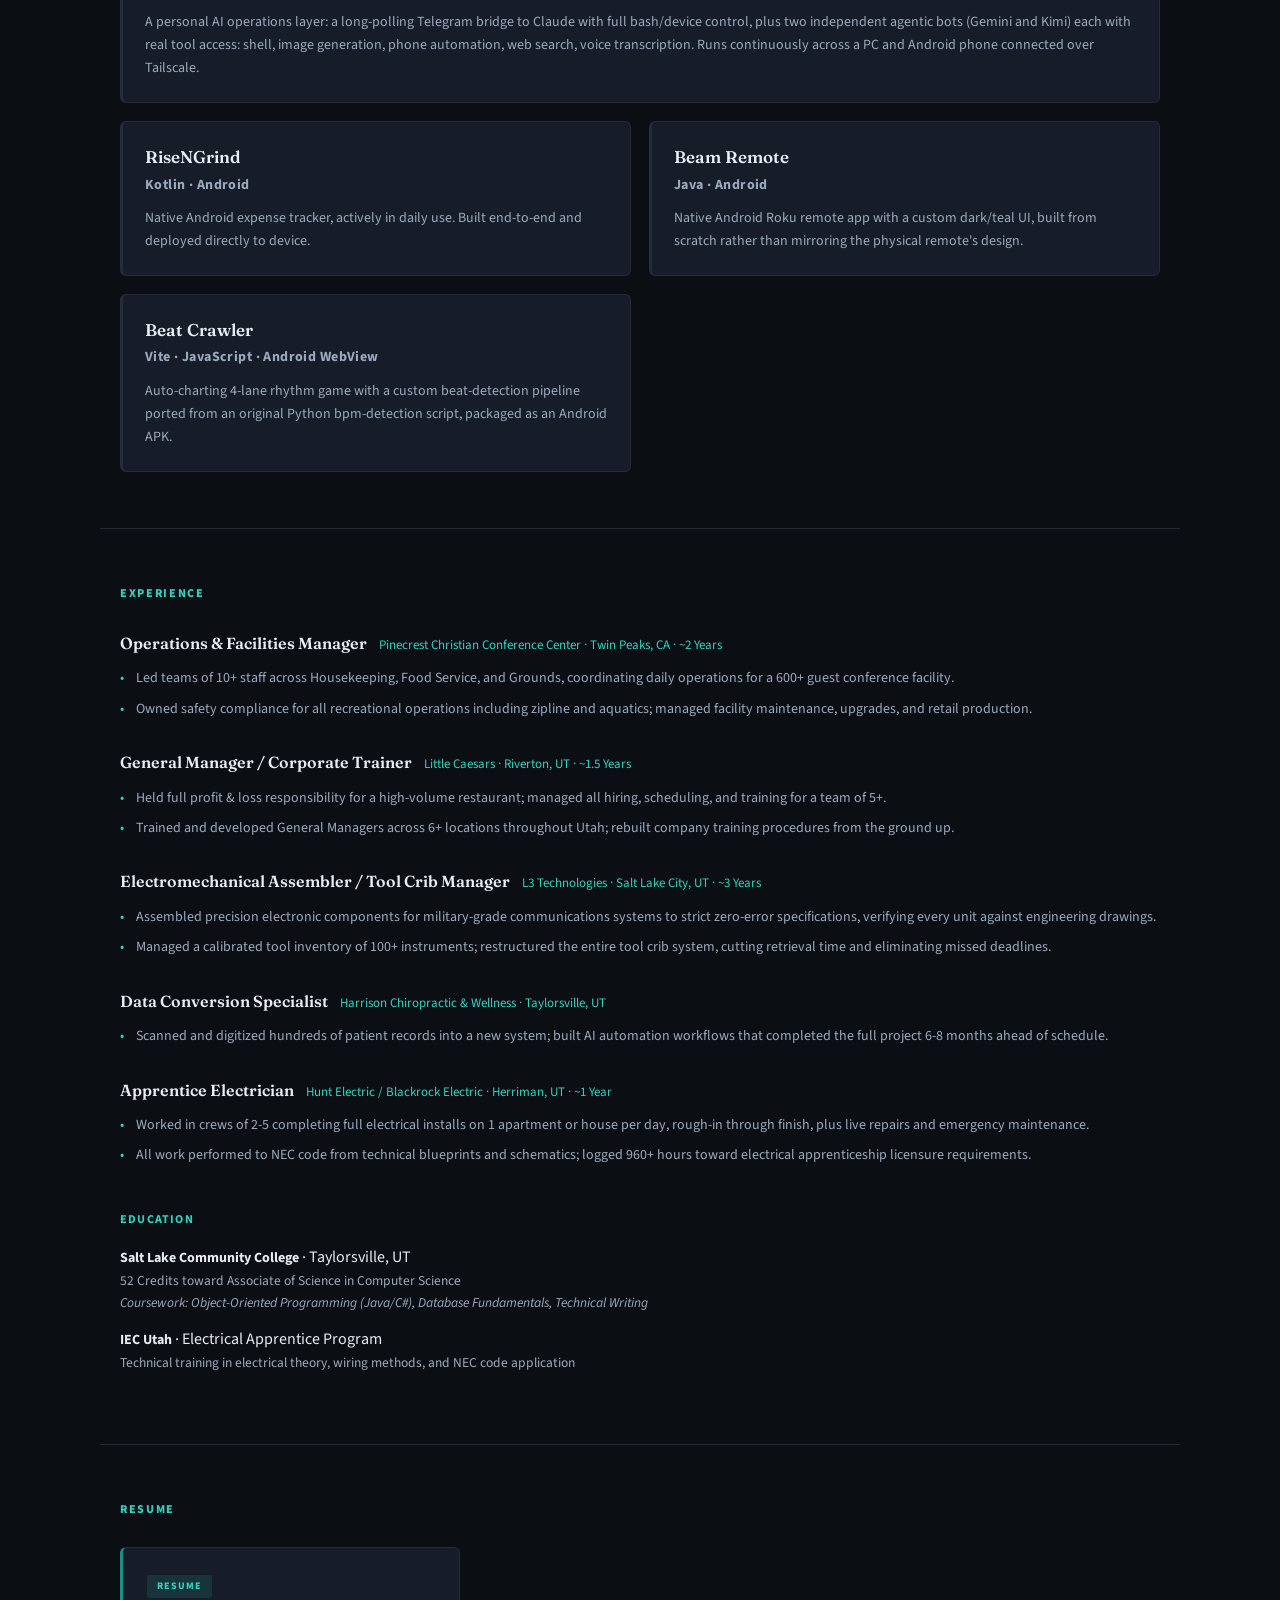
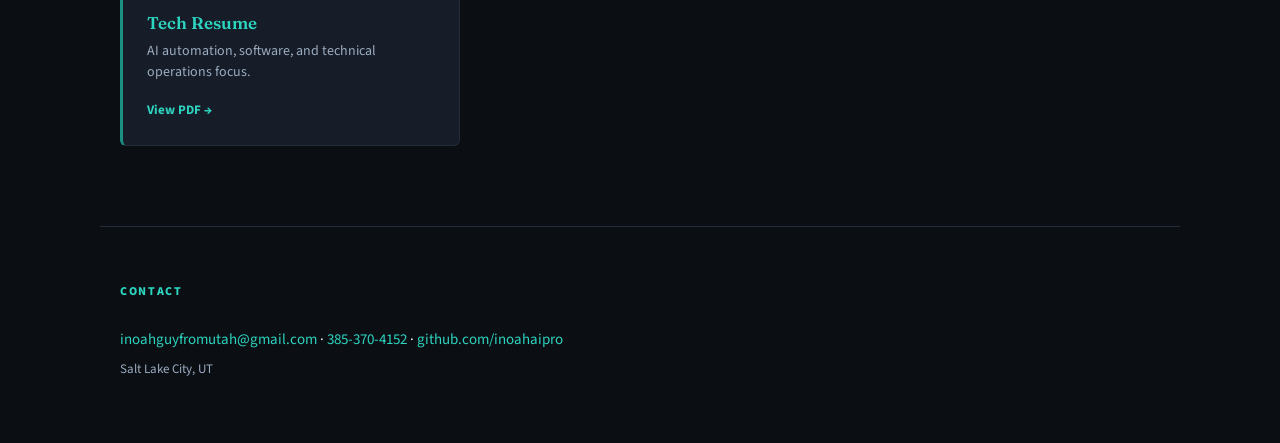
==== commit 6be2fe34: "Rewrite hero summary to lead with what I actually did, not a self-label Was the generic '[Role] prof" ====
--- a/index.html
+++ b/index.html
@@ -32,9 +32,9 @@
     <p class="eyebrow">Operations &middot; AI Automation &middot; Technology</p>
     <h1>Noah Roberts</h1>
     <p class="hero-summary">
-      Operations and technology professional who has led teams, managed large-scale facilities,
-      and built AI-powered tools that cut costs and save time. Equally comfortable running
-      day-to-day operations or building automated systems from scratch.
+      Led operations teams and built AI automation tools, now doing both professionally.
+      Managed a 600+ guest facility, ran full P&amp;L at a high-volume restaurant, and shipped
+      AI-powered products live in production.
     </p>
     <div class="hero-actions">
       <a class="btn btn-primary" href="#projects">See projects</a>
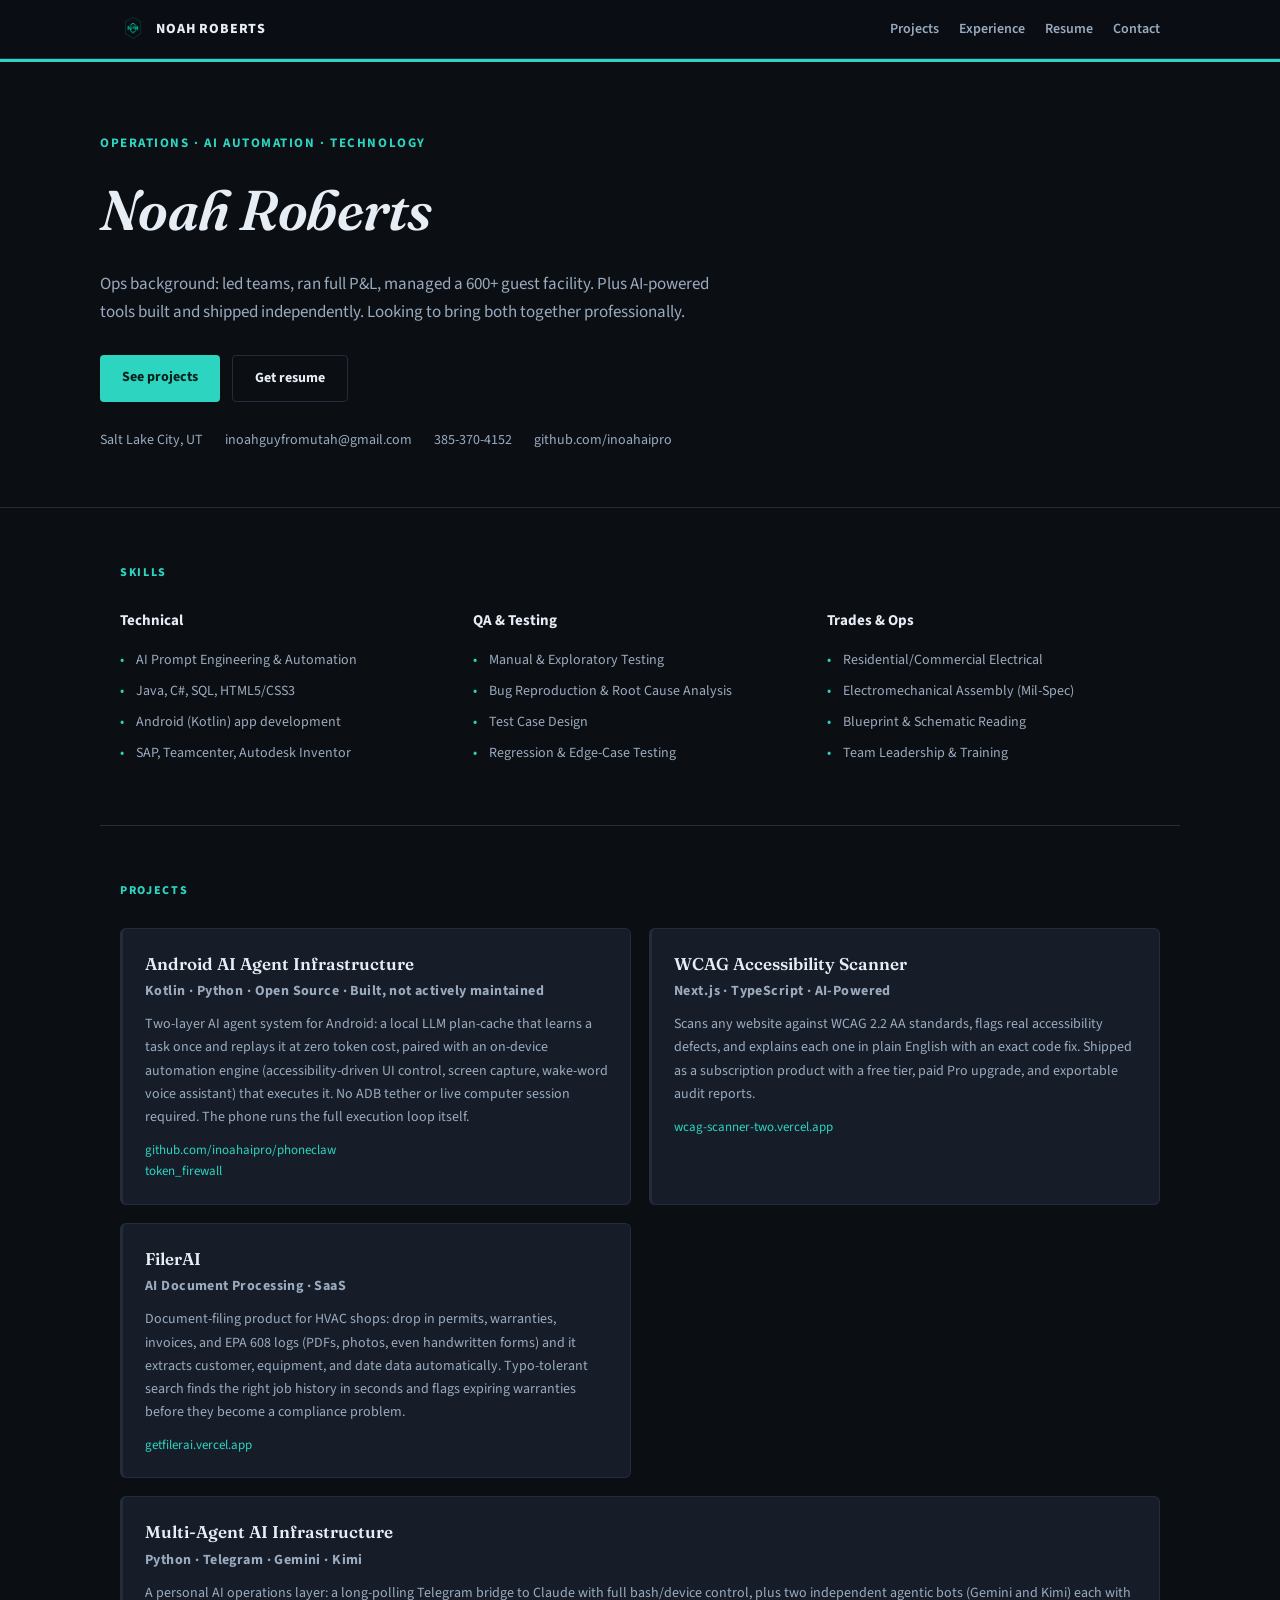
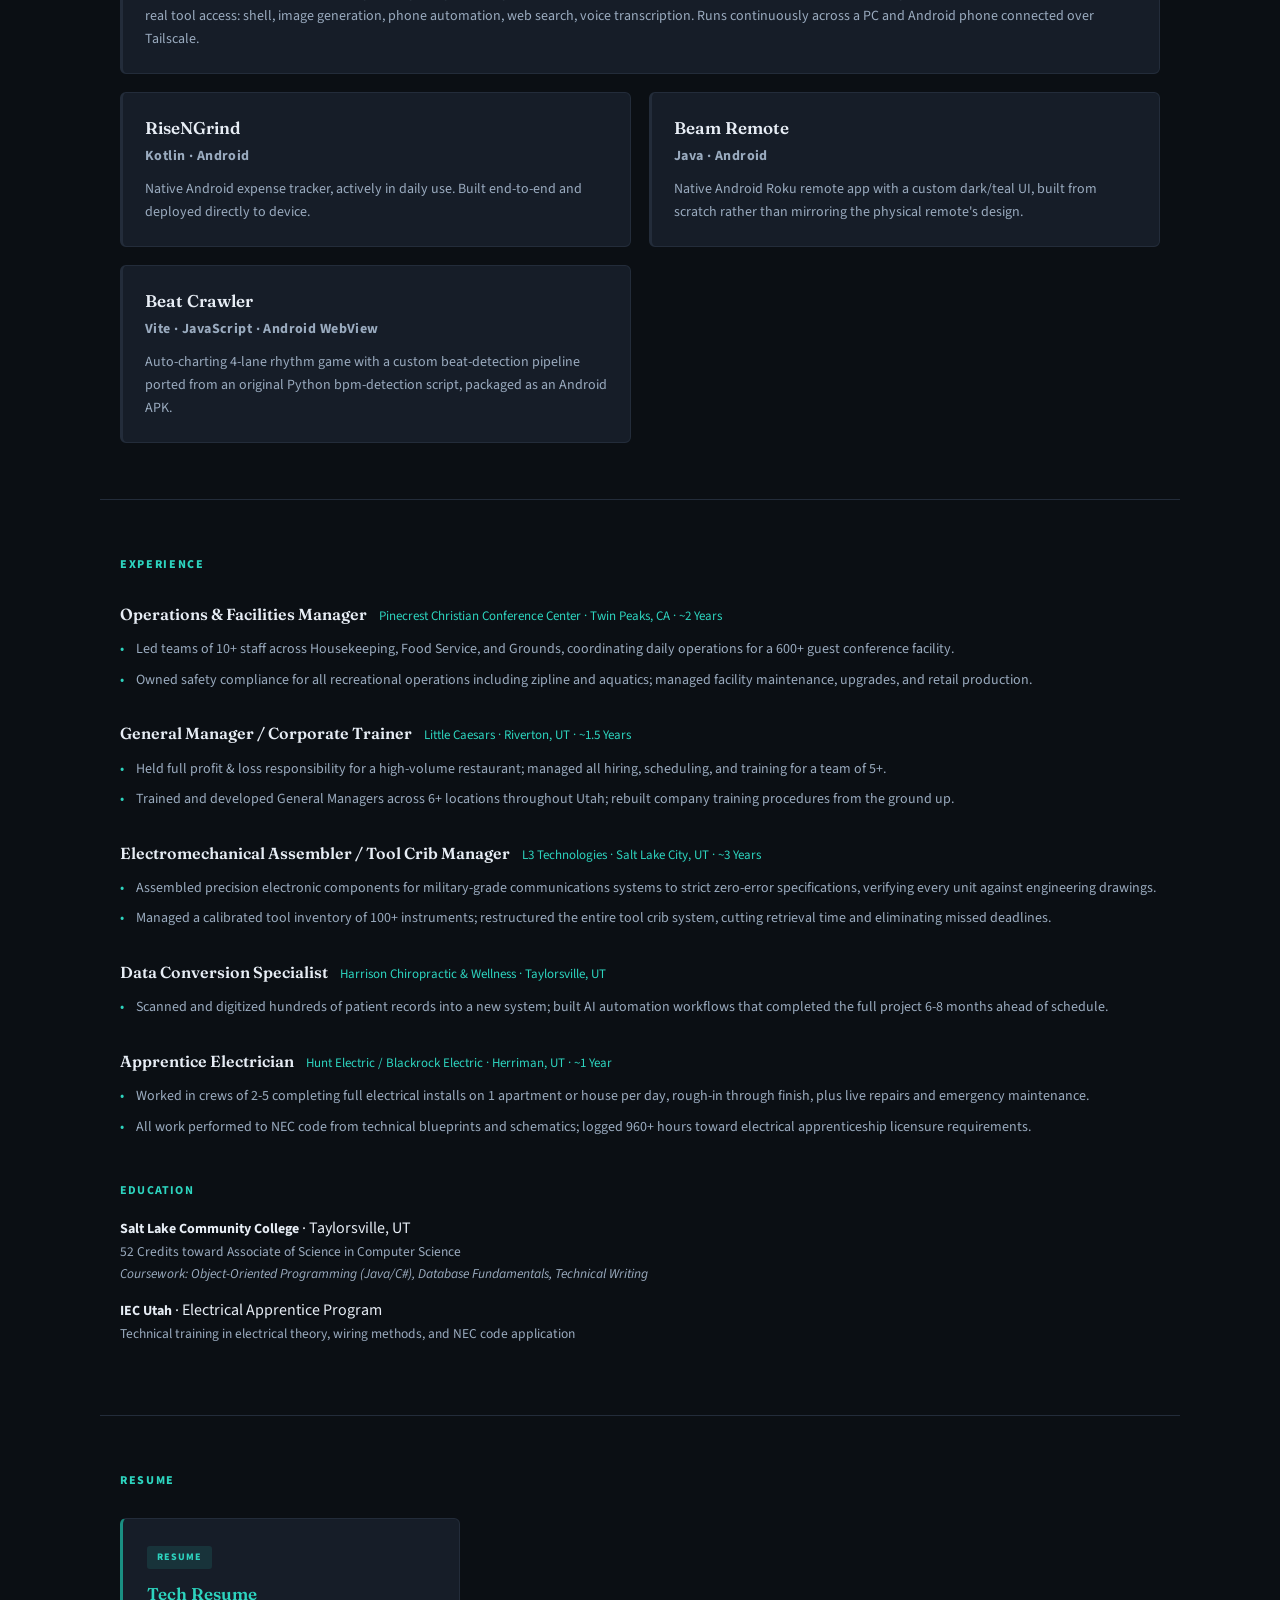
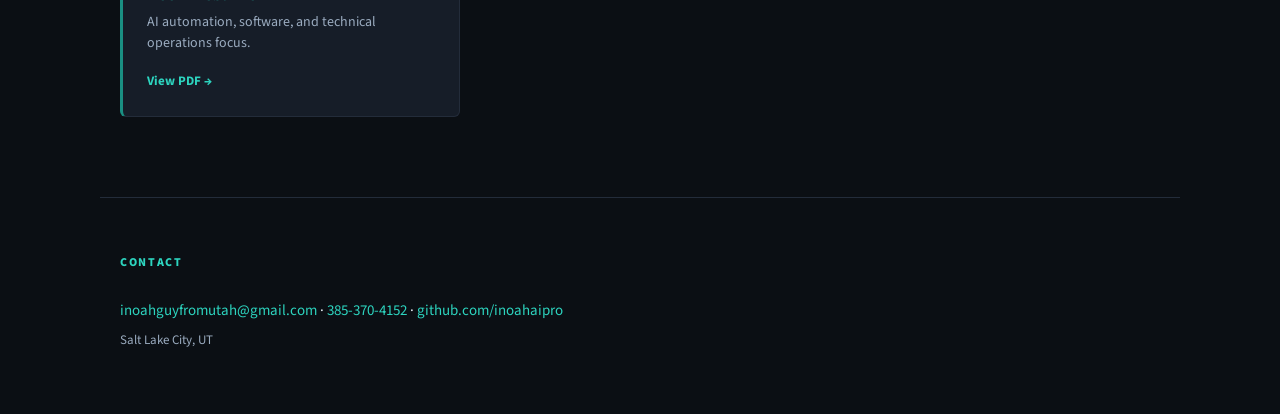
==== commit b4c24499: "Fix hero summary overclaiming current professional status 'now doing both professionally' wasn't acc" ====
--- a/index.html
+++ b/index.html
@@ -32,9 +32,9 @@
     <p class="eyebrow">Operations &middot; AI Automation &middot; Technology</p>
     <h1>Noah Roberts</h1>
     <p class="hero-summary">
-      Led operations teams and built AI automation tools, now doing both professionally.
-      Managed a 600+ guest facility, ran full P&amp;L at a high-volume restaurant, and shipped
-      AI-powered products live in production.
+      Ops background: led teams, ran full P&amp;L, managed a 600+ guest facility. Plus
+      AI-powered tools built and shipped independently. Looking to bring both together
+      professionally.
     </p>
     <div class="hero-actions">
       <a class="btn btn-primary" href="#projects">See projects</a>
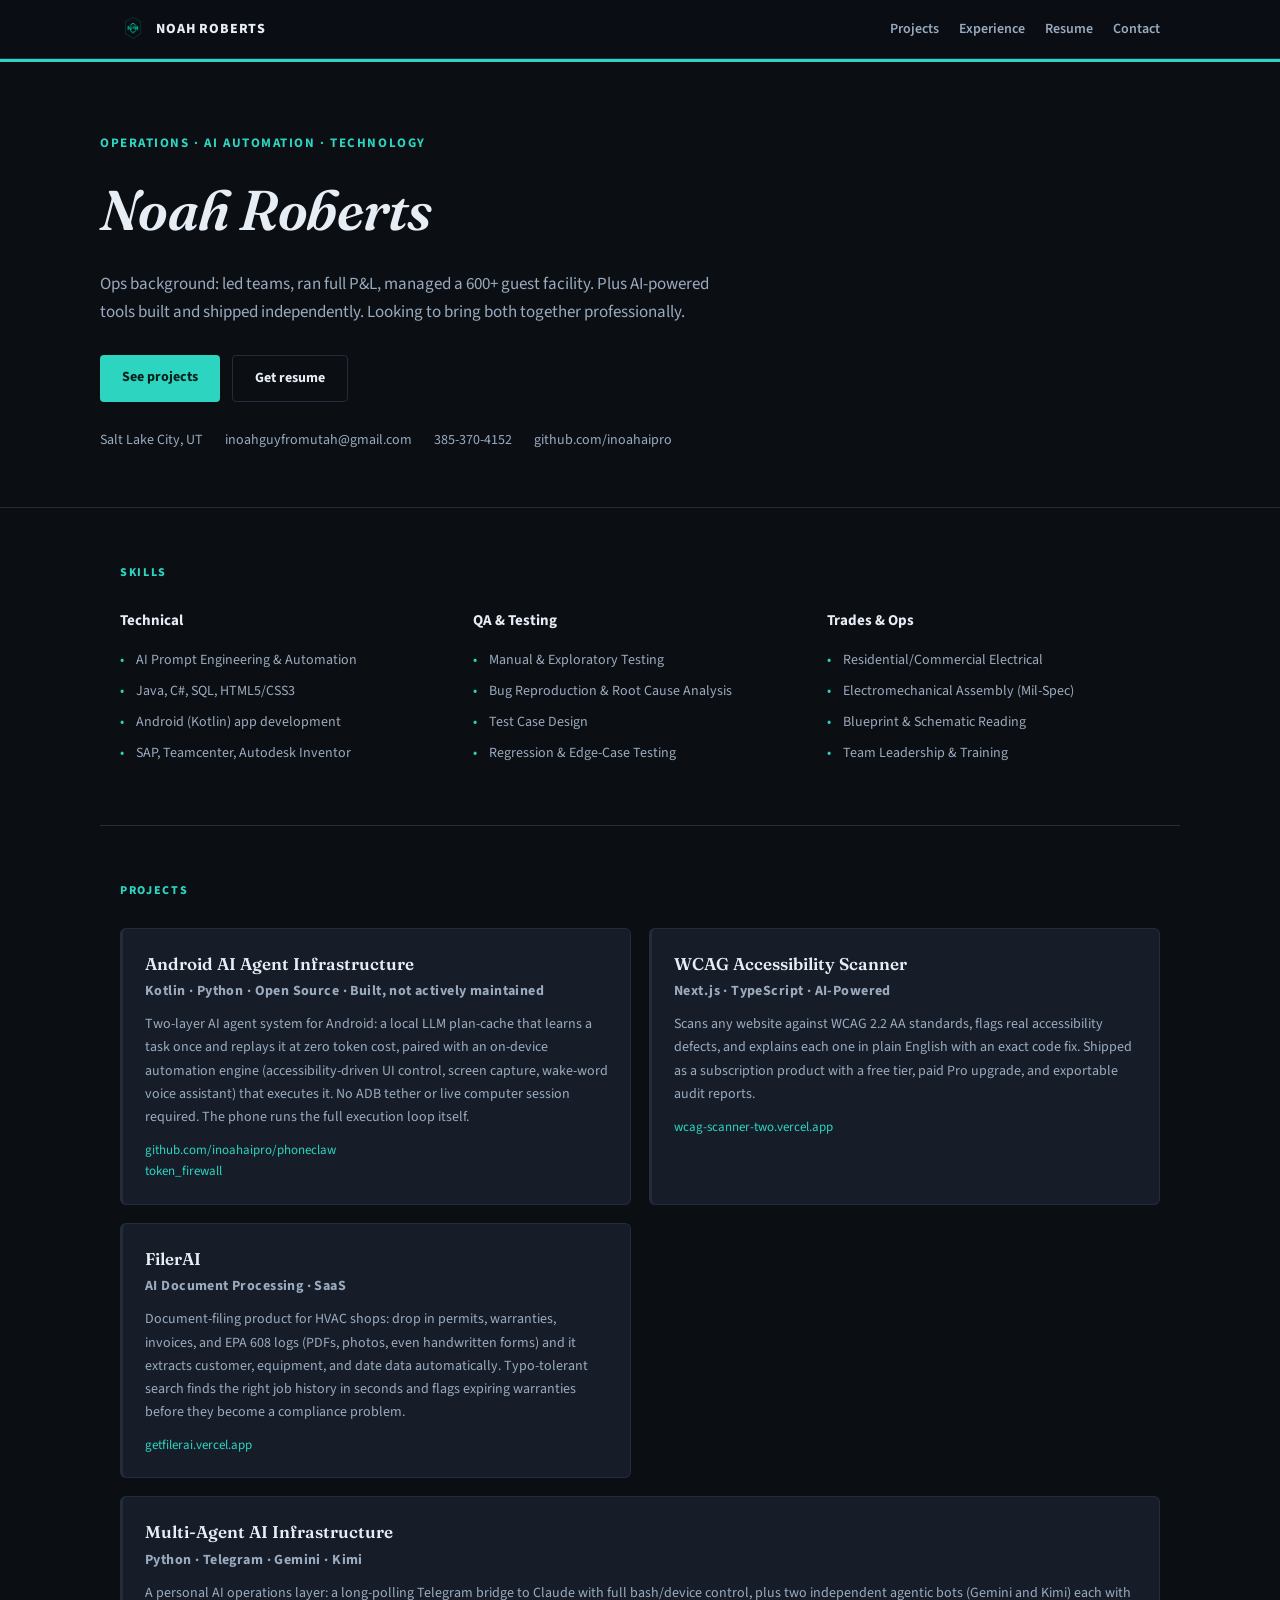
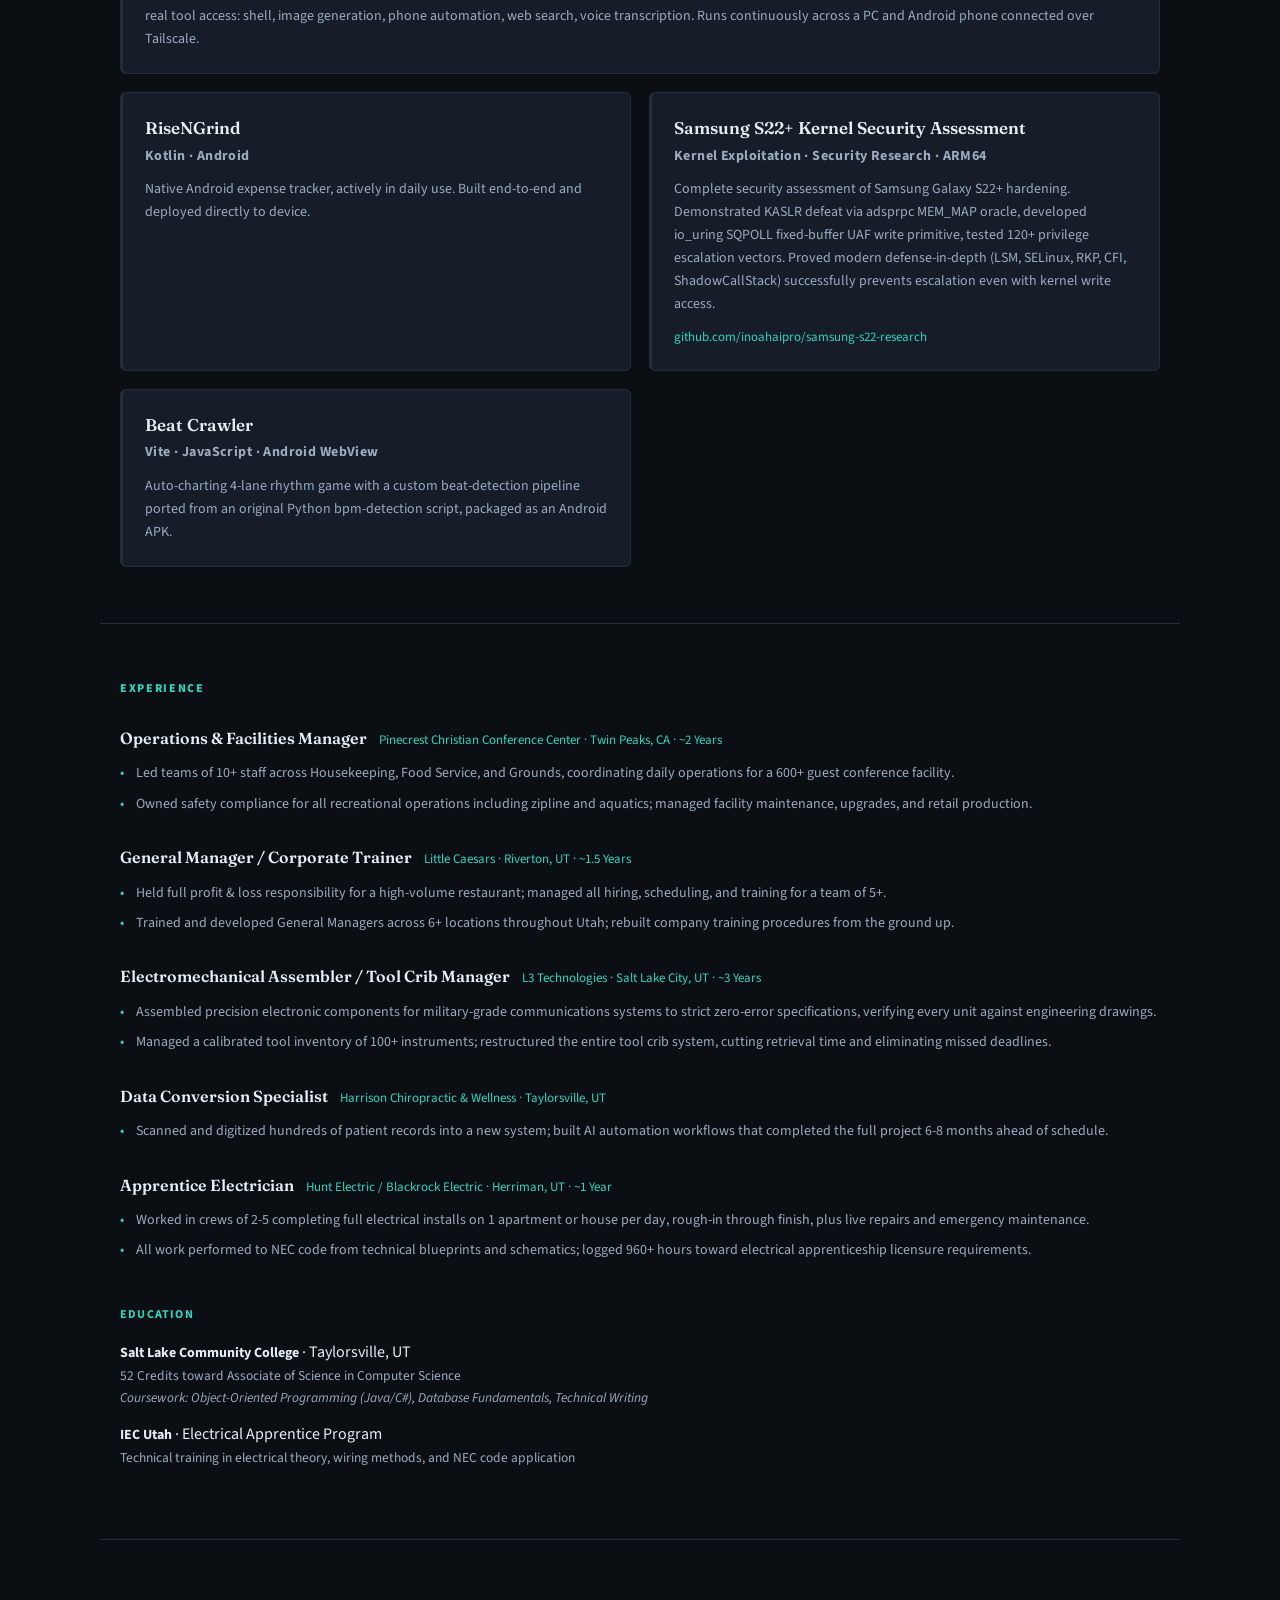
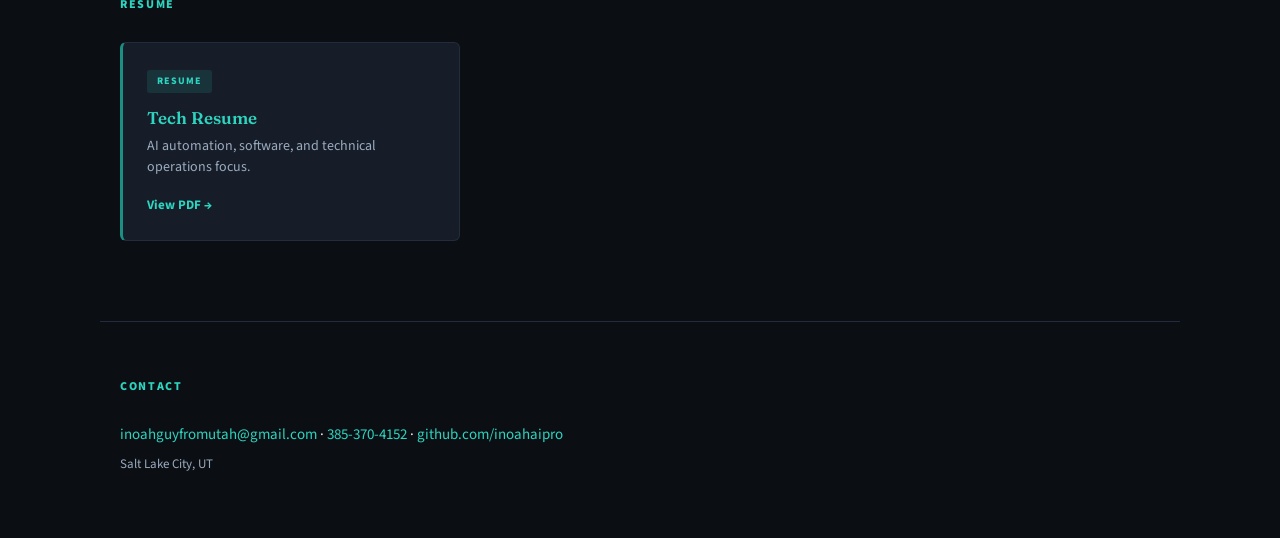
==== commit a5cd4813: "Update: Add Samsung S22+ Kernel Security Research, replace Beam Remote New featured project: Complet" ====
--- a/index.html
+++ b/index.html
@@ -139,10 +139,12 @@
     </article>
 
     <article class="card">
-      <h3>Beam Remote</h3>
-      <p class="card-tags">Java &middot; Android</p>
-      <p>Native Android Roku remote app with a custom dark/teal UI, built from scratch rather than
-        mirroring the physical remote's design.</p>
+      <h3>Samsung S22+ Kernel Security Assessment</h3>
+      <p class="card-tags">Kernel Exploitation &middot; Security Research &middot; ARM64</p>
+      <p>Complete security assessment of Samsung Galaxy S22+ hardening. Demonstrated KASLR defeat via adsprpc MEM_MAP oracle, developed io_uring SQPOLL fixed-buffer UAF write primitive, tested 120+ privilege escalation vectors. Proved modern defense-in-depth (LSM, SELinux, RKP, CFI, ShadowCallStack) successfully prevents escalation even with kernel write access.</p>
+      <div class="card-links">
+        <a href="https://github.com/inoahaipro/samsung-s22-research" target="_blank" rel="noopener">github.com/inoahaipro/samsung-s22-research</a>
+      </div>
     </article>
 
     <article class="card">
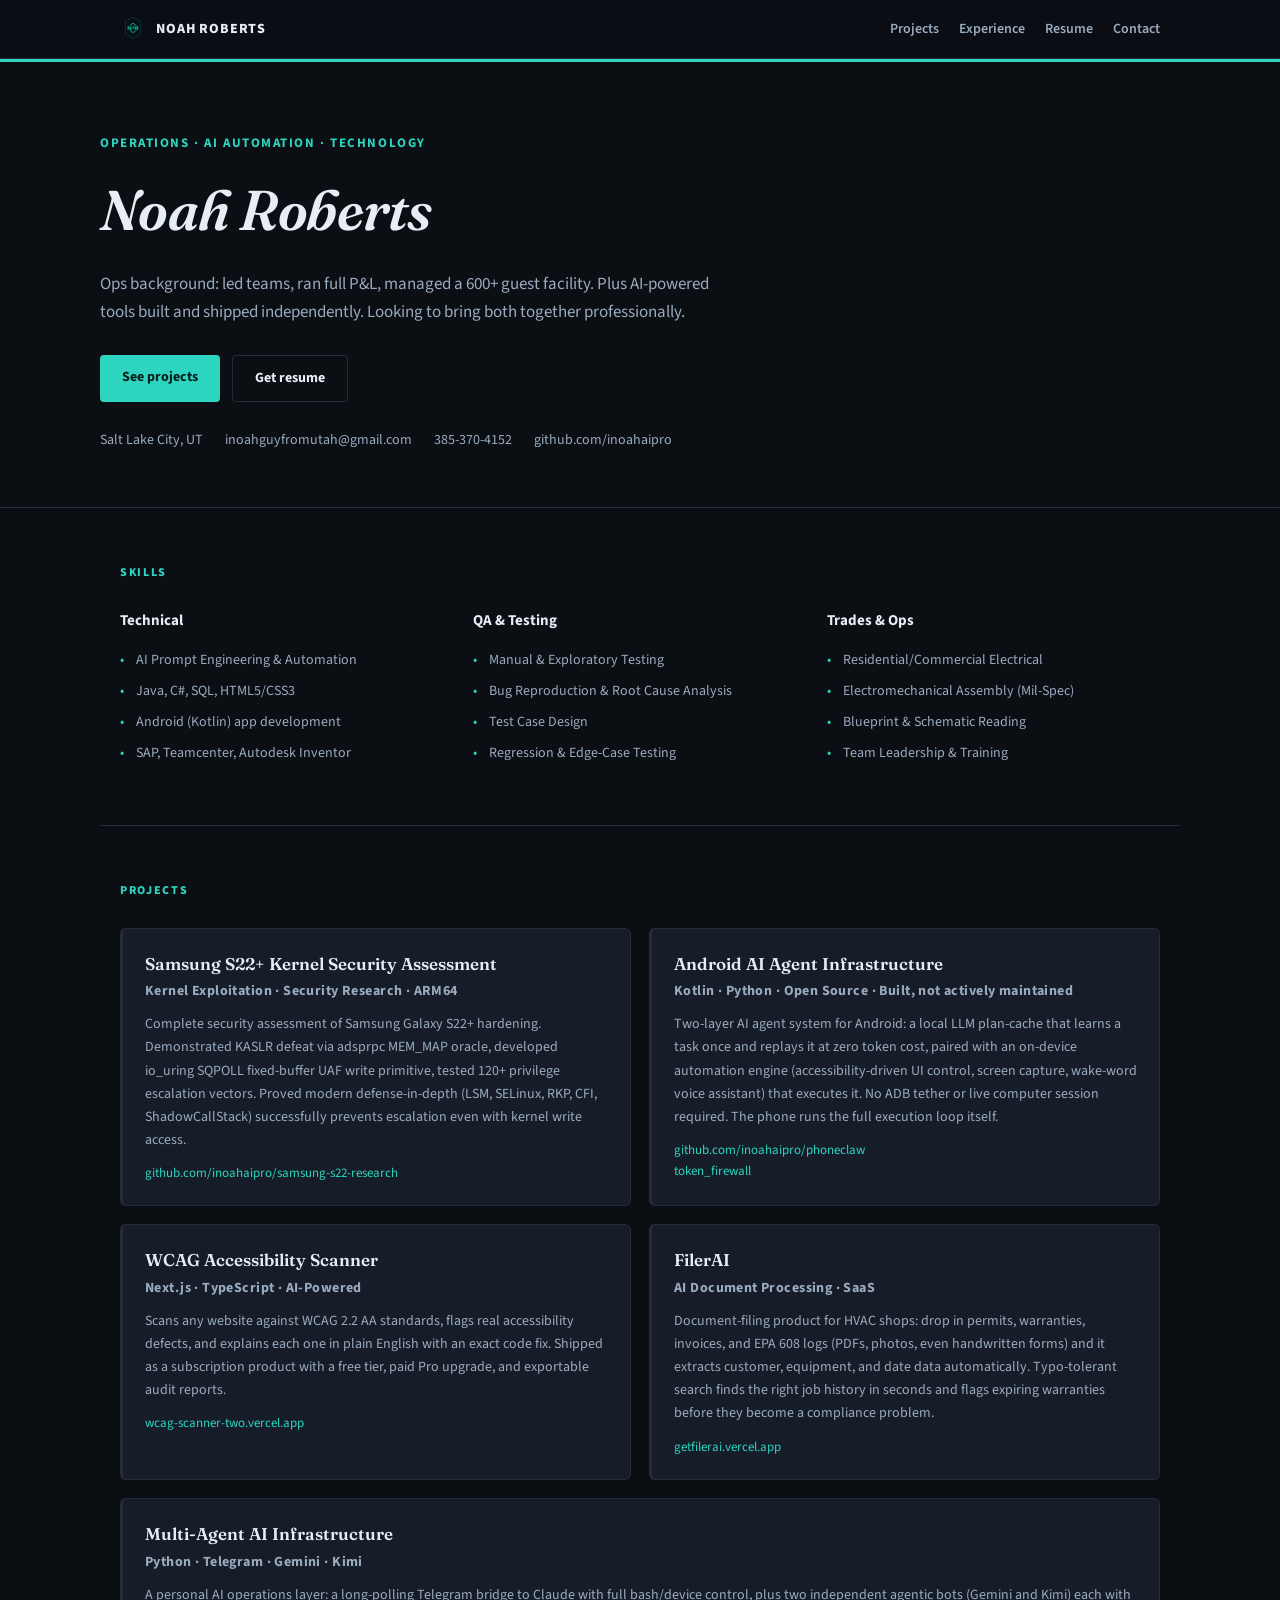
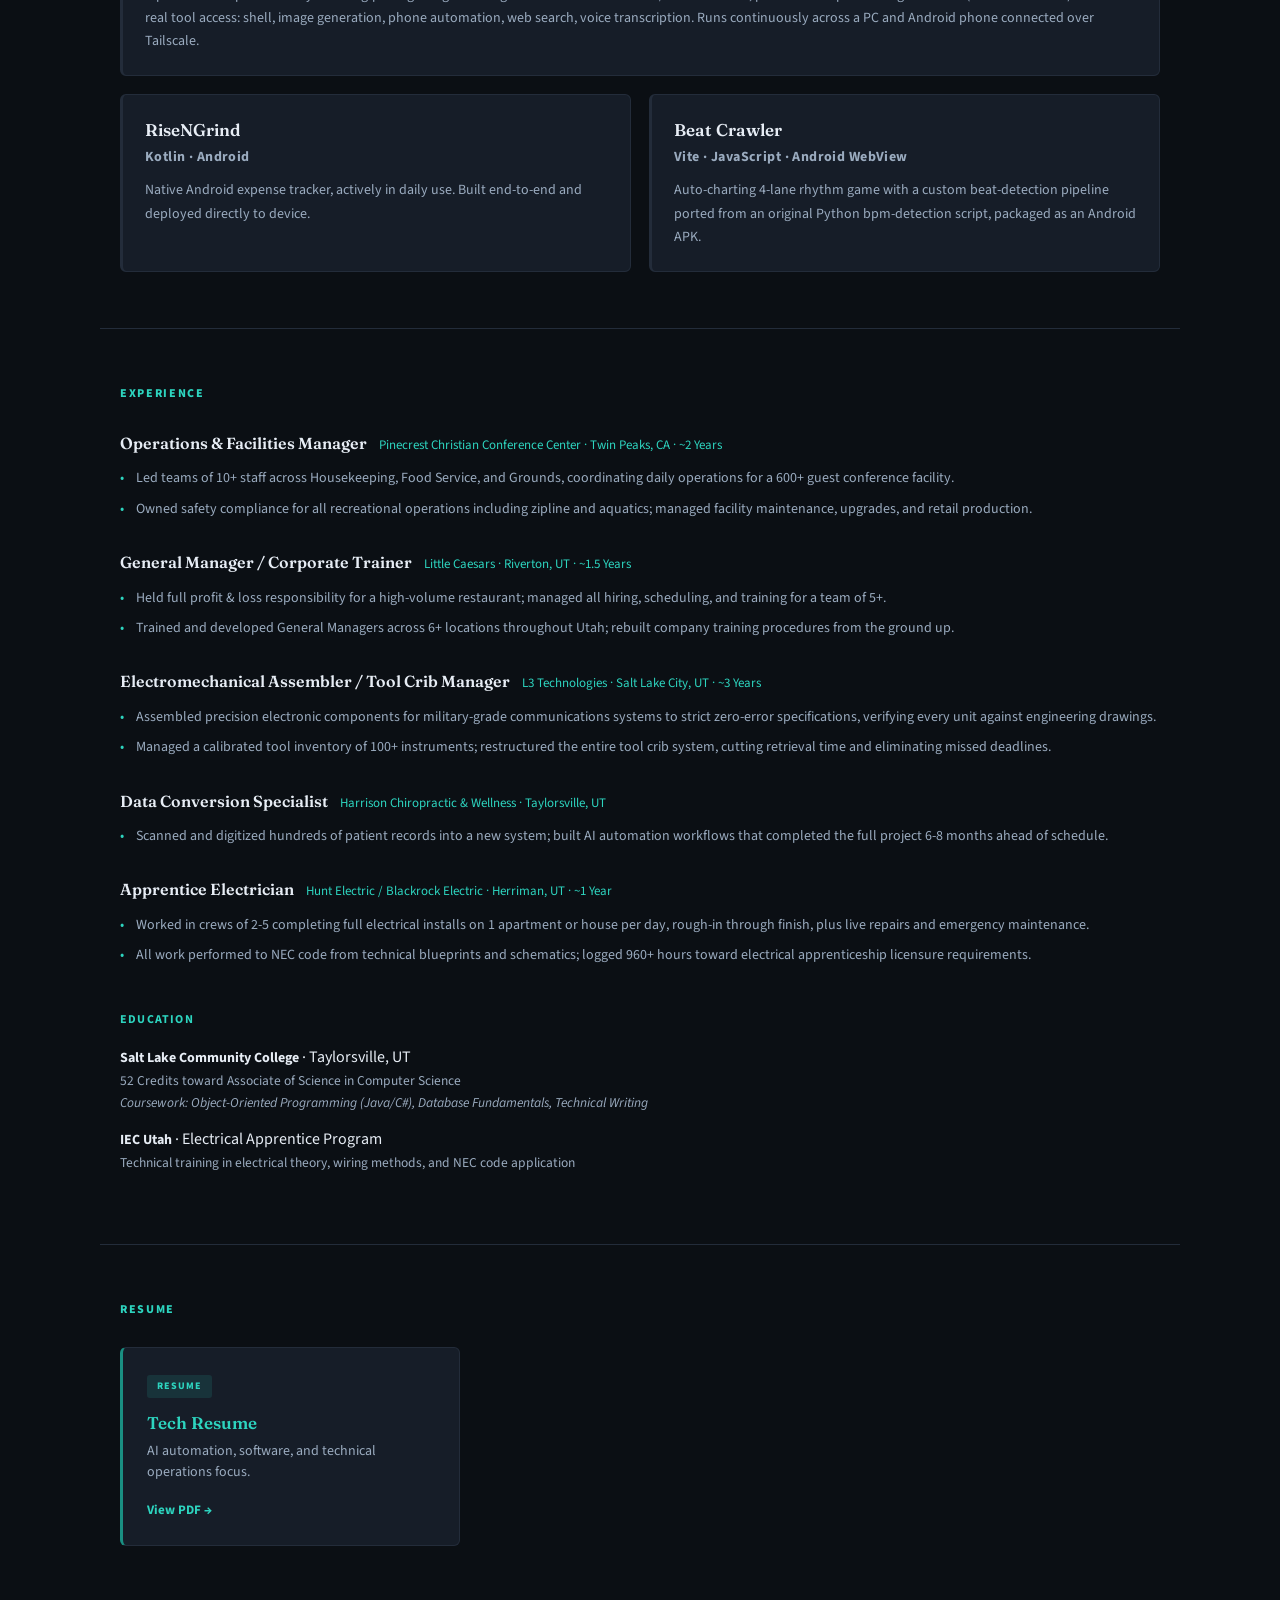
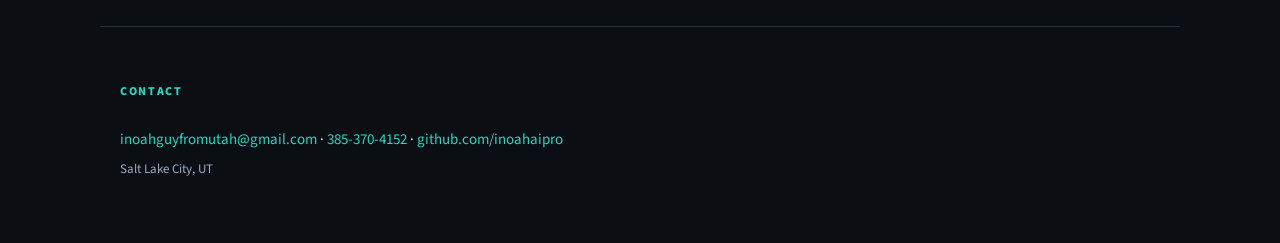
==== commit 176d1ed9: "Reorder projects: Samsung S22+ Security Research to top" ====
--- a/index.html
+++ b/index.html
@@ -87,6 +87,16 @@
   <div class="project-grid">
 
     <article class="card">
+      <h3>Samsung S22+ Kernel Security Assessment</h3>
+      <p class="card-tags">Kernel Exploitation &middot; Security Research &middot; ARM64</p>
+      <p>Complete security assessment of Samsung Galaxy S22+ hardening. Demonstrated KASLR defeat via adsprpc MEM_MAP oracle, developed io_uring SQPOLL fixed-buffer UAF write primitive, tested 120+ privilege escalation vectors. Proved modern defense-in-depth (LSM, SELinux, RKP, CFI, ShadowCallStack) successfully prevents escalation even with kernel write access.</p>
+      <div class="card-links">
+        <a href="https://github.com/inoahaipro/samsung-s22-research" target="_blank" rel="noopener">github.com/inoahaipro/samsung-s22-research</a>
+      </div>
+    </article>
+
+
+    <article class="card">
       <h3>Android AI Agent Infrastructure</h3>
       <p class="card-tags">Kotlin &middot; Python &middot; Open Source &middot; Built, not actively maintained</p>
       <p>Two-layer AI agent system for Android: a local LLM plan-cache that learns a task once and
@@ -136,15 +146,6 @@
       <p class="card-tags">Kotlin &middot; Android</p>
       <p>Native Android expense tracker, actively in daily use. Built end-to-end and deployed
         directly to device.</p>
-    </article>
-
-    <article class="card">
-      <h3>Samsung S22+ Kernel Security Assessment</h3>
-      <p class="card-tags">Kernel Exploitation &middot; Security Research &middot; ARM64</p>
-      <p>Complete security assessment of Samsung Galaxy S22+ hardening. Demonstrated KASLR defeat via adsprpc MEM_MAP oracle, developed io_uring SQPOLL fixed-buffer UAF write primitive, tested 120+ privilege escalation vectors. Proved modern defense-in-depth (LSM, SELinux, RKP, CFI, ShadowCallStack) successfully prevents escalation even with kernel write access.</p>
-      <div class="card-links">
-        <a href="https://github.com/inoahaipro/samsung-s22-research" target="_blank" rel="noopener">github.com/inoahaipro/samsung-s22-research</a>
-      </div>
     </article>
 
     <article class="card">
